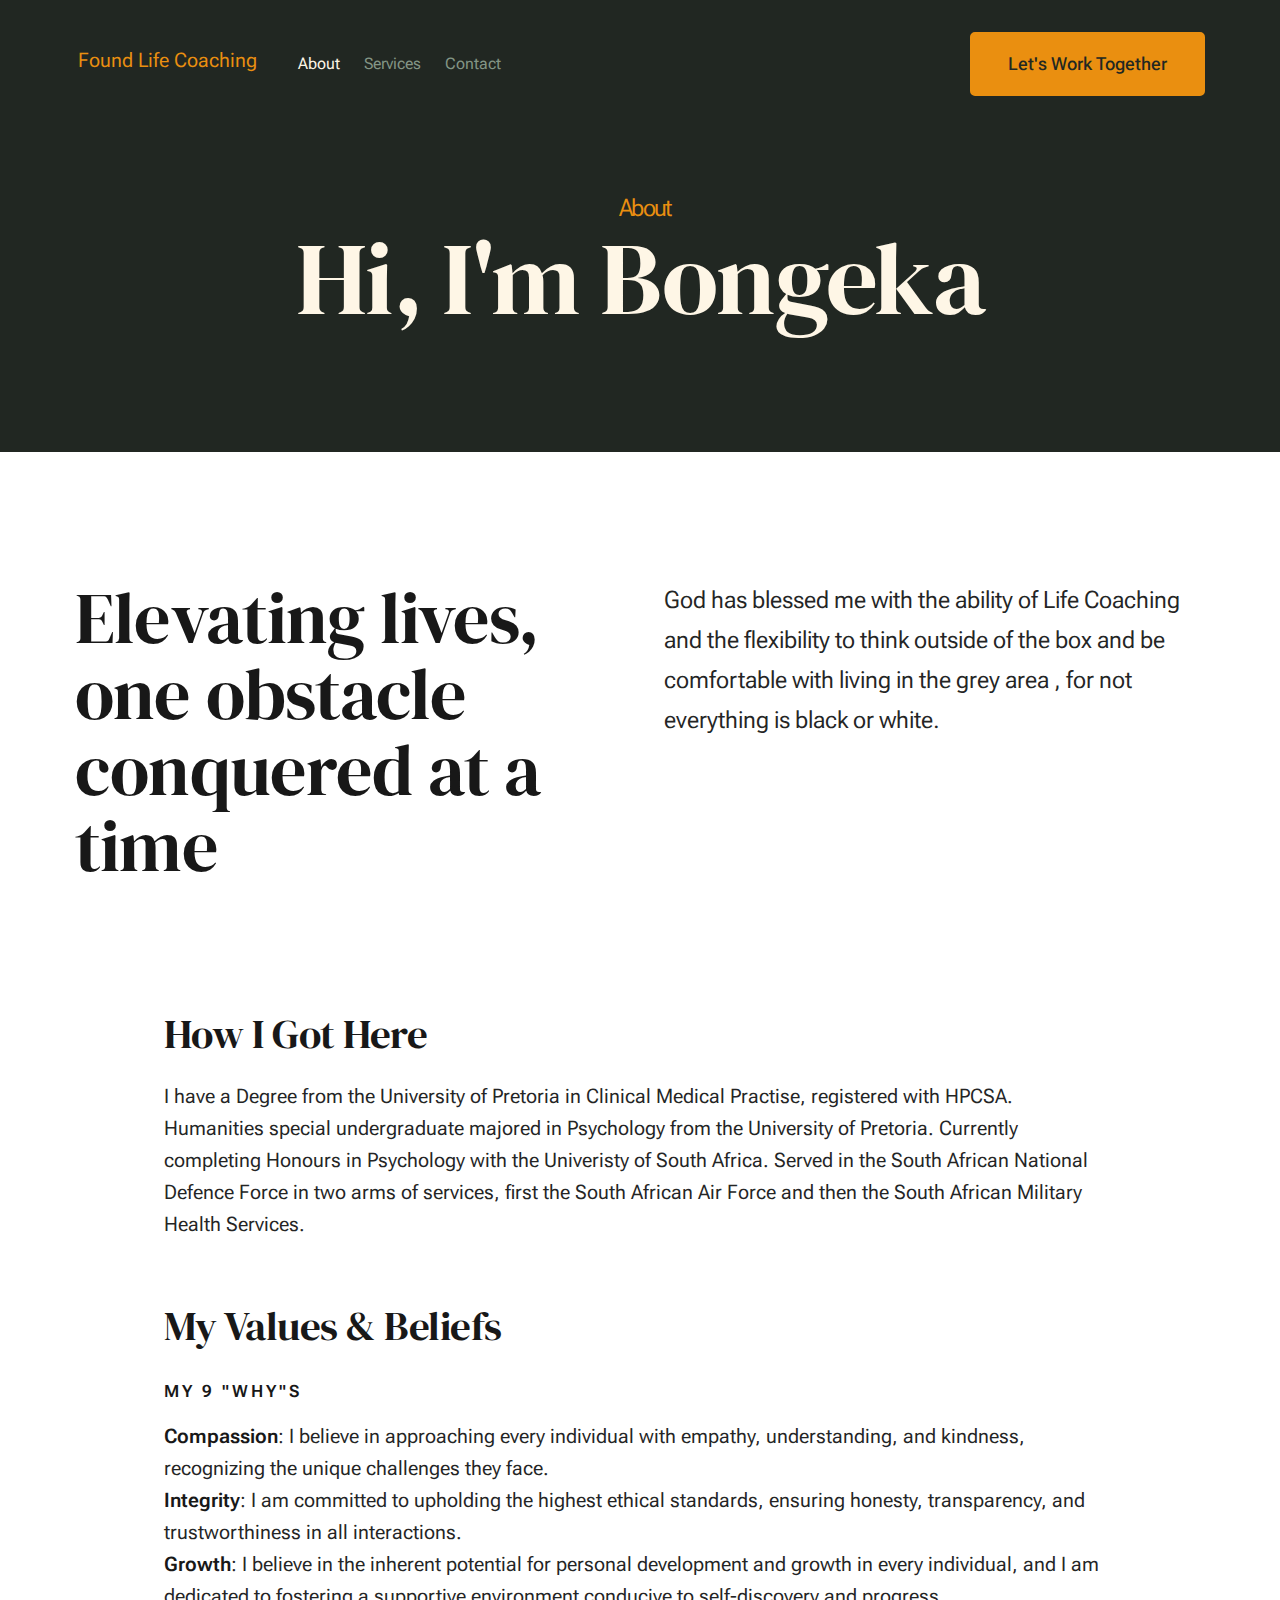
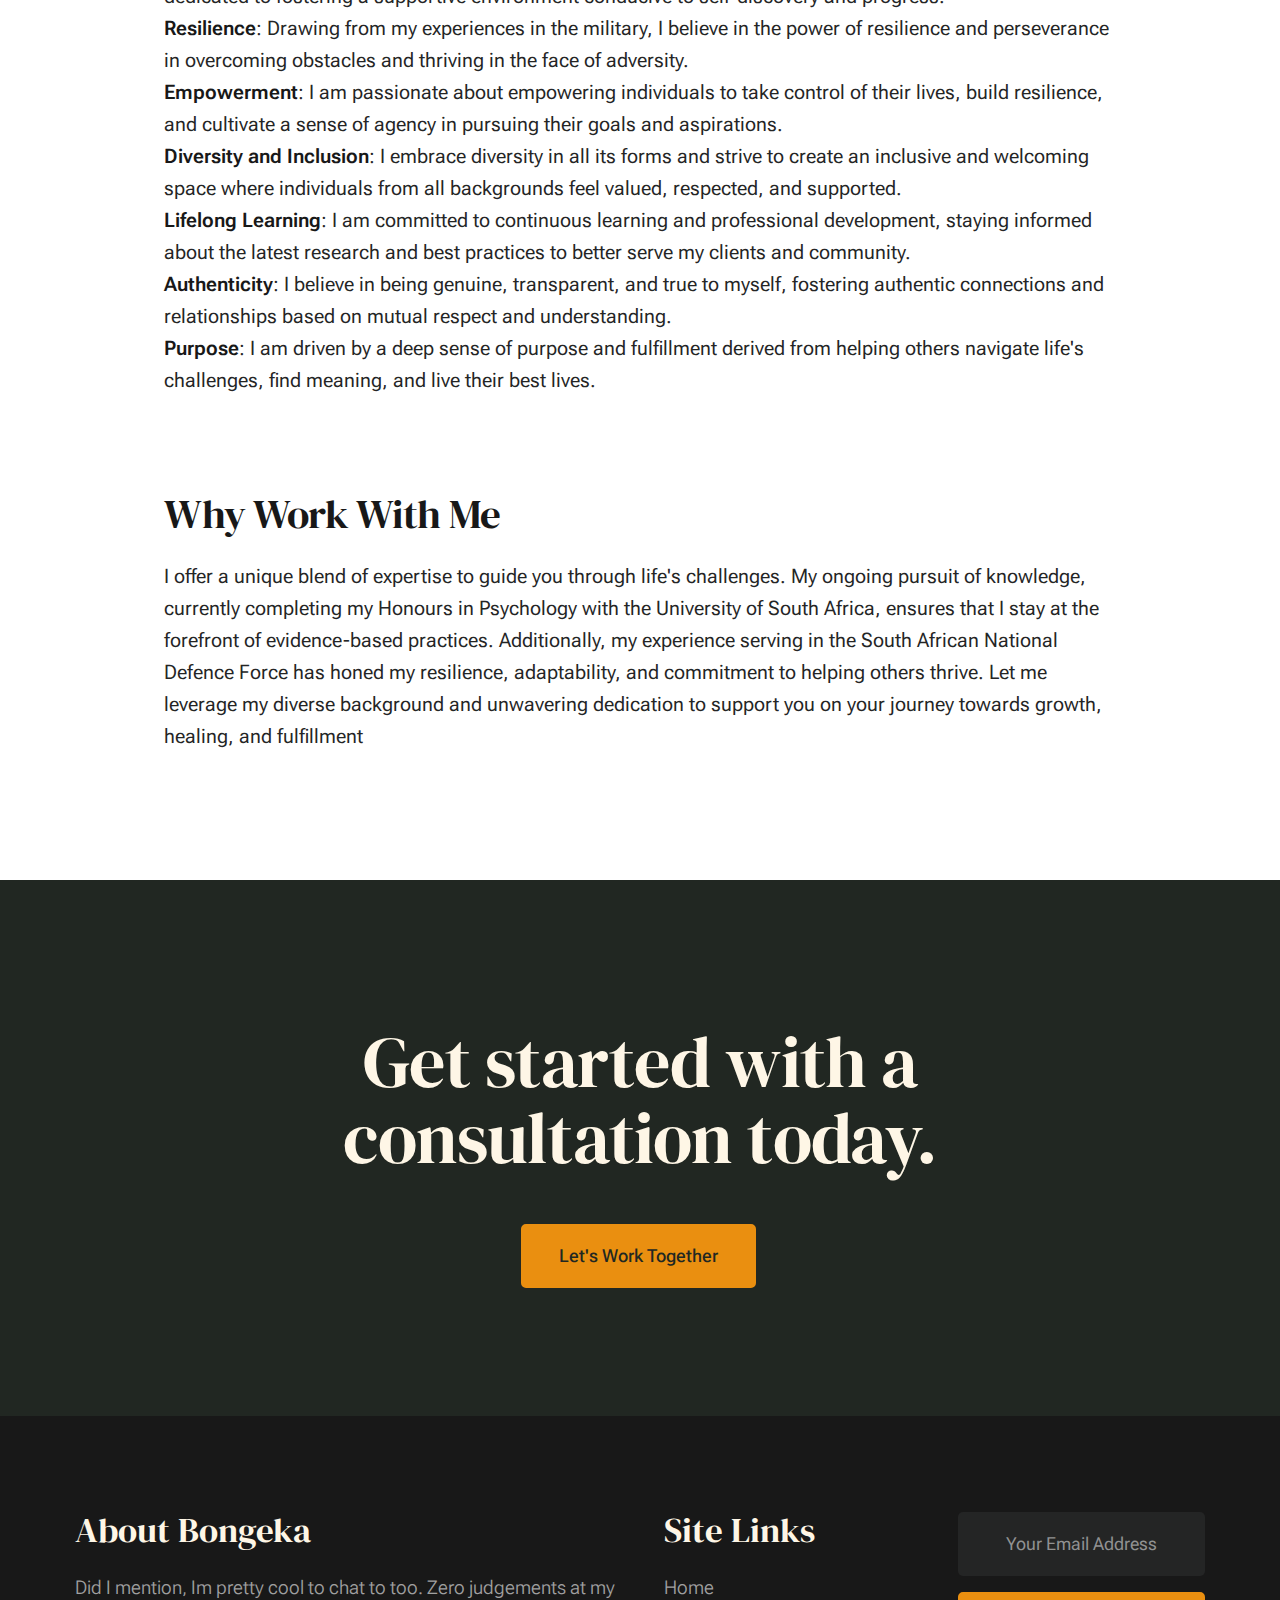
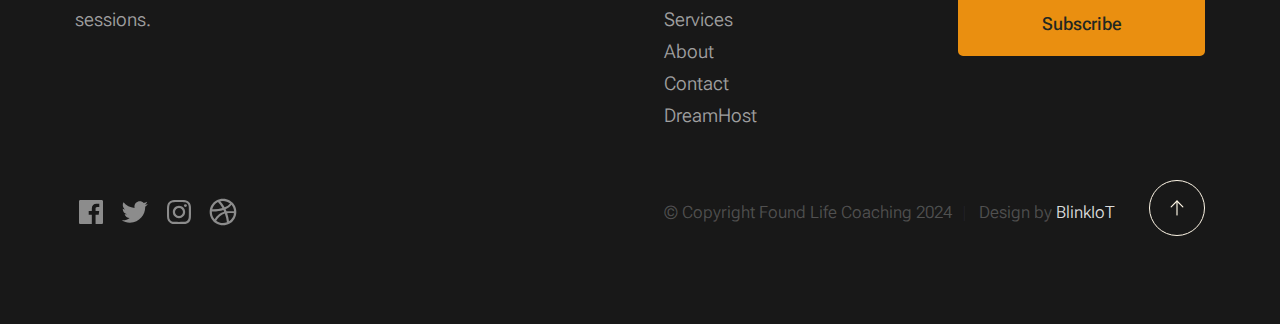
==== about.html @ c4e7d4be "init" ====
<!DOCTYPE html>
<html lang="en" class="no-js" >
<head>

    <!--- basic page needs
    ================================================== -->
    <meta charset="utf-8">
    <meta name="viewport" content="width=device-width, initial-scale=1">
    <title>About - Monica</title>

    <script>
        document.documentElement.classList.remove('no-js');
        document.documentElement.classList.add('js');
    </script>

    <!-- CSS
    ================================================== -->
    <link rel="stylesheet" href="css/vendor.css">
    <link rel="stylesheet" href="css/styles.css">

    <!-- favicons
    ================================================== -->
    <link rel="apple-touch-icon" sizes="180x180" href="apple-touch-icon.png">
    <link rel="icon" type="image/png" sizes="32x32" href="favicon-32x32.png">
    <link rel="icon" type="image/png" sizes="16x16" href="favicon-16x16.png">
    <link rel="manifest" href="site.webmanifest">

</head>


<body id="top">


    <!-- preloader
    ================================================== -->
    <div id="preloader">
        <div id="loader" class="dots-fade">
            <div></div>
            <div></div>
            <div></div>
        </div>
    </div>


    <!-- page wrap
    ================================================== -->
    <div id="page" class="s-pagewrap">


        <!-- # site header 
        ================================================== -->
        <header class="s-header">

            <div class="row s-header__inner width-sixteen-col">

                <div class="s-header__block">
                    <div class="s-header__logo">
                        <a class="logo" href="index.html">
                            Found Life Coaching
                        </a>
                    </div>

                    <a class="s-header__menu-toggle" href="#0"><span>Menu</span></a>
                </div> <!-- end s-header__block -->

                <nav class="s-header__nav">
    
                    <ul class="s-header__menu-links">
                        <li class="current"><a href="about.html">About</a></li>
                        <li><a href="services.html">Services</a></li>
                        <li><a href="contact.html">Contact</a></li>
                    </ul> <!-- s-header__menu-links -->

                    <div class="s-header__contact">
                        <a href="contact.html" class="btn btn--primary s-header__contact-btn">Let's Work Together</a>                        
                    </div> <!-- s-header__contact -->
    
                </nav> <!-- end s-header__nav -->

            </div> <!-- end s-header__inner -->

        </header> <!-- end s-header -->


        <!-- # site main content
        ================================================== -->
        <section id="content" class="s-content">

               <section class="s-pageheader pageheader">
                    <div class="row">
                        <div class="column xl-12">
                            <h1 class="page-title">
                                <span class="page-title__small-type text-pretitle">About</span>
                                Hi, I'm Bongeka
                            </h1>
                            
                        </div>
                    </div>
               </section> <!-- end pageheader --> 

               <section class="s-pagecontent pagecontent">

                    <div class="row pageintro">
                        <div class="column xl-6 lg-12">
                            <h2 class="text-display-title">Elevating lives, one obstacle conquered at a time</h2>
                        </div>
                        <div class="column xl-6 lg-12 u-flexitem-x-right">
                            <p class="lead">
                                God has blessed me with the ability of Life Coaching and the flexibility to think outside of the box and be comfortable with living in the grey area , for not everything is black or white.
                                
                            </p>
                        </div>                       
                    </div> <!-- end pageintro -->   


                    <div class="row width-narrower pagemain">
                        <div class="column xl-12"> 

                            <h2>How I Got Here</h2>
                            <p>
                                I have a Degree from the University of Pretoria in Clinical Medical Practise, registered with HPCSA. 
                                Humanities special undergraduate majored in Psychology from the University of Pretoria. 
                                Currently completing Honours in Psychology with the Univeristy of South Africa.
                                Served in the South African National Defence Force in two arms of services, first the South African Air Force and then the South African Military Health Services.
                                
                            </p>

                            <h2 class="u-add-bottom">My Values & Beliefs</h2>

                            <div class="grid-list-items list-items">
                                <div class="grid-list-items__item list-items__item u-remove-bottom">
                                    <div class="list-items__item-header">
                                        <h6 class="list-items__item-small-title">My 9 "Why"s</h6>
                                    </div>
                                    <p>
                                        <b>Compassion</b>: I believe in approaching every individual with empathy, understanding, and kindness, recognizing the unique challenges they face.</br>
                                        <b>Integrity</b>: I am committed to upholding the highest ethical standards, ensuring honesty, transparency, and trustworthiness in all interactions.</br>
                                        <b>Growth</b>: I believe in the inherent potential for personal development and growth in every individual, and I am dedicated to fostering a supportive environment conducive to self-discovery and progress.</br>
                                        <b>Resilience</b>: Drawing from my experiences in the military, I believe in the power of resilience and perseverance in overcoming obstacles and thriving in the face of adversity.</br>
                                        <b>Empowerment</b>: I am passionate about empowering individuals to take control of their lives, build resilience, and cultivate a sense of agency in pursuing their goals and aspirations.</br>
                                        <b>Diversity and Inclusion</b>: I embrace diversity in all its forms and strive to create an inclusive and welcoming space where individuals from all backgrounds feel valued, respected, and supported.</br>
                                        <b>Lifelong Learning</b>: I am committed to continuous learning and professional development, staying informed about the latest research and best practices to better serve my clients and community.</br>
                                        <b>Authenticity</b>: I believe in being genuine, transparent, and true to myself, fostering authentic connections and relationships based on mutual respect and understanding.</br>
                                        <b>Purpose</b>: I am driven by a deep sense of purpose and fulfillment derived from helping others navigate life's challenges, find meaning, and live their best lives.</br>
                                    </p>
                                </div>

                            </div> <!--grid-list-items -->

                            <h2>Why Work With Me</h2>
                            <p>
                                I offer a unique blend of expertise to guide you through life's challenges. My ongoing pursuit of knowledge, currently completing my Honours in Psychology with the University of South Africa, ensures that I stay at the forefront of evidence-based practices. Additionally, my experience serving in the South African National Defence Force has honed my resilience, adaptability, and commitment to helping others thrive. Let me leverage my diverse background and unwavering dedication to support you on your journey towards growth, healing, and fulfillment
                            </p>
                           

                        </div> <!-- end grid-block-->
                    </div> <!-- end pagemain -->

               </section> <!-- pagecontent -->



        </section> <!-- s-content-->

        <!-- # cta
        ================================================== -->
        <section id="cta" class="s-cta">

            <div class="row row-x-center text-center">
                <div class="column xl-8 lg-12">

                    <div class="s-cta__content">
                        <h2 class="text-display-title">
                        Get started with a consultation today.
                        </h2>
                        <a href="contact.html" class="btn btn--primary">Let's Work Together</a>
                    </div>

                </div>
            </div>

        </section> <!-- end s-cta -->


        <!-- # footer 
        ================================================== -->
        <footer class="s-footer">
            <div class="row s-footer__content">
                <div class="column xl-6 lg-6 md-12 s-footer__block s-footer__about">                    
                    <h3>About Bongeka</h3>
                    <p>
                    Did I mention, Im pretty cool to chat to too. Zero judgements at my sessions.
                    </p>               
                </div>                
                <div class="column xl-3 lg-6 md-12 s-footer__block s-footer__site-links">
                    <h3>Site Links</h3>
                    <ul class="link-list">
                        <li><a href="index.html">Home</a></li>
                        <li><a href="services.html">Services</a></li>
                        <li><a href="about.html">About</a></li>
                        <li><a href="contact.html">Contact</a></li>
                        <li><a href="https://www.dreamhost.com/r.cgi?287326">DreamHost</a></li>
                    </ul>
                </div>
                <div class="column xl-3 lg-6 md-12 tab-12 s-footer__block s-footer__newsletter">
                  
          

                    <div class="subscribe-form">
                        <form id="mc-form" class="mc-form">
                            <input type="email" name="EMAIL" id="mce-EMAIL" class="u-fullwidth text-center" placeholder="Your Email Address" title="The domain portion of the email address is invalid (the portion after the @)." pattern="^([^\x00-\x20\x22\x28\x29\x2c\x2e\x3a-\x3c\x3e\x40\x5b-\x5d\x7f-\xff]+|\x22([^\x0d\x22\x5c\x80-\xff]|\x5c[\x00-\x7f])*\x22)(\x2e([^\x00-\x20\x22\x28\x29\x2c\x2e\x3a-\x3c\x3e\x40\x5b-\x5d\x7f-\xff]+|\x22([^\x0d\x22\x5c\x80-\xff]|\x5c[\x00-\x7f])*\x22))*\x40([^\x00-\x20\x22\x28\x29\x2c\x2e\x3a-\x3c\x3e\x40\x5b-\x5d\x7f-\xff]+|\x5b([^\x0d\x5b-\x5d\x80-\xff]|\x5c[\x00-\x7f])*\x5d)(\x2e([^\x00-\x20\x22\x28\x29\x2c\x2e\x3a-\x3c\x3e\x40\x5b-\x5d\x7f-\xff]+|\x5b([^\x0d\x5b-\x5d\x80-\xff]|\x5c[\x00-\x7f])*\x5d))*(\.\w{2,})+$" required>
                            <input type="submit" name="subscribe" value="Subscribe" class="btn btn--primary btn--small u-fullwidth">
                            <!-- <div style="position: absolute; left: -5000px;" aria-hidden="true"><input type="text" name="b_cdb7b577e41181934ed6a6a44_9a91cfe7b3" tabindex="-1" value=""></div> -->
                            <div class="mc-status"></div>
                        </form>
                    </div>
                </div>
            </div>    
            
            <div class="row s-footer__bottom">
                <div class="column xl-6 lg-12">
                    <ul class="s-footer__social social-list">
                        <li>
                            <a href="#0">
                                <svg xmlns="http://www.w3.org/2000/svg" width="24" height="24" viewBox="0 0 24 24" style="fill:rgba(0, 0, 0, 1);transform:;-ms-filter:"><path d="M20,3H4C3.447,3,3,3.448,3,4v16c0,0.552,0.447,1,1,1h8.615v-6.96h-2.338v-2.725h2.338v-2c0-2.325,1.42-3.592,3.5-3.592 c0.699-0.002,1.399,0.034,2.095,0.107v2.42h-1.435c-1.128,0-1.348,0.538-1.348,1.325v1.735h2.697l-0.35,2.725h-2.348V21H20 c0.553,0,1-0.448,1-1V4C21,3.448,20.553,3,20,3z"></path></svg>
                                <span class="u-screen-reader-text">Facebook</span>
                            </a>
                        </li>
                        <li>
                            <a href="#0">
                                <svg xmlns="http://www.w3.org/2000/svg" width="24" height="24" viewBox="0 0 24 24" style="fill:rgba(0, 0, 0, 1);transform:;-ms-filter:"><path d="M19.633,7.997c0.013,0.175,0.013,0.349,0.013,0.523c0,5.325-4.053,11.461-11.46,11.461c-2.282,0-4.402-0.661-6.186-1.809 c0.324,0.037,0.636,0.05,0.973,0.05c1.883,0,3.616-0.636,5.001-1.721c-1.771-0.037-3.255-1.197-3.767-2.793 c0.249,0.037,0.499,0.062,0.761,0.062c0.361,0,0.724-0.05,1.061-0.137c-1.847-0.374-3.23-1.995-3.23-3.953v-0.05 c0.537,0.299,1.16,0.486,1.82,0.511C3.534,9.419,2.823,8.184,2.823,6.787c0-0.748,0.199-1.434,0.548-2.032 c1.983,2.443,4.964,4.04,8.306,4.215c-0.062-0.3-0.1-0.611-0.1-0.923c0-2.22,1.796-4.028,4.028-4.028 c1.16,0,2.207,0.486,2.943,1.272c0.91-0.175,1.782-0.512,2.556-0.973c-0.299,0.935-0.936,1.721-1.771,2.22 c0.811-0.088,1.597-0.312,2.319-0.624C21.104,6.712,20.419,7.423,19.633,7.997z"></path></svg>
                                <span class="u-screen-reader-text">Twitter</span>
                            </a>
                        </li>
                        <li>
                            <a href="#0">
                                <svg xmlns="http://www.w3.org/2000/svg" width="24" height="24" viewBox="0 0 24 24" style="fill:rgba(0, 0, 0, 1);transform:;-ms-filter:"><path d="M11.999,7.377c-2.554,0-4.623,2.07-4.623,4.623c0,2.554,2.069,4.624,4.623,4.624c2.552,0,4.623-2.07,4.623-4.624 C16.622,9.447,14.551,7.377,11.999,7.377L11.999,7.377z M11.999,15.004c-1.659,0-3.004-1.345-3.004-3.003 c0-1.659,1.345-3.003,3.004-3.003s3.002,1.344,3.002,3.003C15.001,13.659,13.658,15.004,11.999,15.004L11.999,15.004z"></path><circle cx="16.806" cy="7.207" r="1.078"></circle><path d="M20.533,6.111c-0.469-1.209-1.424-2.165-2.633-2.632c-0.699-0.263-1.438-0.404-2.186-0.42 c-0.963-0.042-1.268-0.054-3.71-0.054s-2.755,0-3.71,0.054C7.548,3.074,6.809,3.215,6.11,3.479C4.9,3.946,3.945,4.902,3.477,6.111 c-0.263,0.7-0.404,1.438-0.419,2.186c-0.043,0.962-0.056,1.267-0.056,3.71c0,2.442,0,2.753,0.056,3.71 c0.015,0.748,0.156,1.486,0.419,2.187c0.469,1.208,1.424,2.164,2.634,2.632c0.696,0.272,1.435,0.426,2.185,0.45 c0.963,0.042,1.268,0.055,3.71,0.055s2.755,0,3.71-0.055c0.747-0.015,1.486-0.157,2.186-0.419c1.209-0.469,2.164-1.424,2.633-2.633 c0.263-0.7,0.404-1.438,0.419-2.186c0.043-0.962,0.056-1.267,0.056-3.71s0-2.753-0.056-3.71C20.941,7.57,20.801,6.819,20.533,6.111z M19.315,15.643c-0.007,0.576-0.111,1.147-0.311,1.688c-0.305,0.787-0.926,1.409-1.712,1.711c-0.535,0.199-1.099,0.303-1.67,0.311 c-0.95,0.044-1.218,0.055-3.654,0.055c-2.438,0-2.687,0-3.655-0.055c-0.569-0.007-1.135-0.112-1.669-0.311 c-0.789-0.301-1.414-0.923-1.719-1.711c-0.196-0.534-0.302-1.099-0.311-1.669c-0.043-0.95-0.053-1.218-0.053-3.654 c0-2.437,0-2.686,0.053-3.655c0.007-0.576,0.111-1.146,0.311-1.687c0.305-0.789,0.93-1.41,1.719-1.712 c0.534-0.198,1.1-0.303,1.669-0.311c0.951-0.043,1.218-0.055,3.655-0.055c2.437,0,2.687,0,3.654,0.055 c0.571,0.007,1.135,0.112,1.67,0.311c0.786,0.303,1.407,0.925,1.712,1.712c0.196,0.534,0.302,1.099,0.311,1.669 c0.043,0.951,0.054,1.218,0.054,3.655c0,2.436,0,2.698-0.043,3.654H19.315z"></path></svg>
                                <span class="u-screen-reader-text">Instagram</span>
                            </a>
                        </li>
                        <li>
                            <a href="#0">
                                <svg xmlns="http://www.w3.org/2000/svg" width="24" height="24" viewBox="0 0 24 24" style="fill: rgba(0, 0, 0, 1);transform: ;msFilter:;"><path d="M20.66 6.98a9.932 9.932 0 0 0-3.641-3.64C15.486 2.447 13.813 2 12 2s-3.486.447-5.02 1.34c-1.533.893-2.747 2.107-3.64 3.64S2 10.187 2 12s.446 3.487 1.34 5.02a9.924 9.924 0 0 0 3.641 3.64C8.514 21.553 10.187 22 12 22s3.486-.447 5.02-1.34a9.932 9.932 0 0 0 3.641-3.64C21.554 15.487 22 13.813 22 12s-.446-3.487-1.34-5.02zM12 3.66c2 0 3.772.64 5.32 1.919-.92 1.174-2.286 2.14-4.1 2.9-1.002-1.813-2.088-3.327-3.261-4.54A7.715 7.715 0 0 1 12 3.66zM5.51 6.8a8.116 8.116 0 0 1 2.711-2.22c1.212 1.201 2.325 2.7 3.34 4.5-2 .6-4.114.9-6.341.9-.573 0-1.006-.013-1.3-.04A8.549 8.549 0 0 1 5.51 6.8zM3.66 12c0-.054.003-.12.01-.2.007-.08.01-.146.01-.2.254.014.641.02 1.161.02 2.666 0 5.146-.367 7.439-1.1.187.373.381.793.58 1.26-1.32.293-2.674 1.006-4.061 2.14S6.4 16.247 5.76 17.5c-1.4-1.587-2.1-3.42-2.1-5.5zM12 20.34c-1.894 0-3.594-.587-5.101-1.759.601-1.187 1.524-2.322 2.771-3.401 1.246-1.08 2.483-1.753 3.71-2.02a29.441 29.441 0 0 1 1.56 6.62 8.166 8.166 0 0 1-2.94.56zm7.08-3.96a8.351 8.351 0 0 1-2.58 2.621c-.24-2.08-.7-4.107-1.379-6.081.932-.066 1.765-.1 2.5-.1.799 0 1.686.034 2.659.1a8.098 8.098 0 0 1-1.2 3.46zm-1.24-5c-1.16 0-2.233.047-3.22.14a27.053 27.053 0 0 0-.68-1.62c2.066-.906 3.532-2.006 4.399-3.3 1.2 1.414 1.854 3.027 1.96 4.84-.812-.04-1.632-.06-2.459-.06z"></path></svg>
                                <span class="u-screen-reader-text">Dribbble</span>
                            </a>
                        </li>
                    </ul> <!-- end s-footer__social -->
                </div>
                <div class="column xl-6 lg-12">
                    <p class="ss-copyright">
                        <span>© Copyright Found Life Coaching 2024</span> 
                        <span>Design by <a href="https://blinkiot.tech/">BlinkIoT</a></span>
                    </p>
                </div>

                <div class="ss-go-top">
                    <a class="smoothscroll" title="Back to Top" href="#top">
                        <svg xmlns="http://www.w3.org/2000/svg" viewBox="0 0 24 24" width="36" height="36" fill="none" stroke="#ffffff" stroke-width="1" stroke-linecap="round" stroke-linejoin="round">&lt;!--!  Atomicons Free 1.00 by @atisalab License - https://atomicons.com/license/ (Icons: CC BY 4.0) Copyright 2021 Atomicons --&gt;<polyline points="17 11 12 6 7 11"></polyline><line x1="12" y1="18" x2="12" y2="6"></line></svg>
                    </a>
                </div> <!-- end ss-go-top -->
            </div>
            
        </footer> <!-- end s-footer -->

    </div> <!-- end page-wrap -->

    <!-- Java Script
    ================================================== -->
    <script src="js/plugins.js"></script>
    <script src="js/main.js"></script>

</body>
</html>
---- css/vendor.css ----
/* ===================================================================
 * Monica Third-party Stylesheets
 * Template Ver. 1.0.0
 * 12-13-2022
 * -------------------------------------------------------------------
 *
 * TOC:
 * # PrismJS
 * # Swiper
 *
 * ------------------------------------------------------------------- */


/* ===================================================================
 * # PrismJS 1.20.0
 *   https://prismjs.com/download.html#themes=prism-okaidia&languages=markup+css+clike+javascript+markup-templating+php 
 *   
 *   okaidia theme for JavaScript, CSS and HTML
 *   Loosely based on Monokai textmate theme by http://www.monokai.nl/
 *   @author ocodia
 * ------------------------------------------------------------------- */
code[class*=language-],
pre[class*=language-] {
  color          : #f8f8f2;
  background     : none;
  text-shadow    : 0 1px rgba(0, 0, 0, 0.3);
  font-family    : var(--font-mono);
  font-size      : calc(var(--text-size) * 0.9444);
  text-align     : left;
  white-space    : pre;
  word-spacing   : normal;
  word-break     : normal;
  word-wrap      : normal;
  line-height    : var(--vspace-1);
  -moz-tab-size  : 4;
  -o-tab-size    : 4;
  tab-size       : 4;
  -webkit-hyphens: none;
  -ms-hyphens    : none;
  hyphens        : none;
}

/* Code blocks */
pre[class*=language-] {
  padding : var(--vspace-0_5) 0 var(--vspace-1);
  margin  : var(--vspace-1) 0;
  overflow: auto;
}

:not(pre)>code[class*=language-],
pre[class*=language-] {
  background: #272822;
}

/* Inline code */
:not(pre)>code[class*=language-] {
  padding    : 0.1em;
  white-space: normal;
}

.token.comment,
.token.prolog,
.token.doctype,
.token.cdata {
  color: slategray;
}

.token.punctuation {
  color: #f8f8f2;
}

.token.namespace {
  opacity: 0.7;
}

.token.property,
.token.tag,
.token.constant,
.token.symbol,
.token.deleted {
  color: #f92672;
}

.token.boolean,
.token.number {
  color: #ae81ff;
}

.token.selector,
.token.attr-name,
.token.string,
.token.char,
.token.builtin,
.token.inserted {
  color: #a6e22e;
}

.token.operator,
.token.entity,
.token.url,
.language-css .token.string,
.style .token.string,
.token.variable {
  color: #f8f8f2;
}

.token.atrule,
.token.attr-value,
.token.function,
.token.class-name {
  color: #e6db74;
}

.token.keyword {
  color: #66d9ef;
}

.token.regex,
.token.important {
  color: #fd971f;
}

.token.important,
.token.bold {
  font-weight: bold;
}

.token.italic {
  font-style: italic;
}

.token.entity {
  cursor: help;
}



/* ===================================================================
 * # Swiper 6.4.5
 *   Most modern mobile touch slider and framework with hardware accelerated transitions
 *   https://swiperjs.com
 *
 *   Copyright 2014-2020 Vladimir Kharlampidi
 *
 *   Released under the MIT License
 *
 *   Released on: December 18, 2020
 * ------------------------------------------------------------------- */
@font-face {
  font-family: "swiper-icons";
  src        : url("data:application/font-woff;charset=utf-8;base64, [base64]//wADZ2x5ZgAAAywAAADMAAAD2MHtryVoZWFkAAABbAAAADAAAAA2E2+eoWhoZWEAAAGcAAAAHwAAACQC9gDzaG10eAAAAigAAAAZAAAArgJkABFsb2NhAAAC0AAAAFoAAABaFQAUGG1heHAAAAG8AAAAHwAAACAAcABAbmFtZQAAA/gAAAE5AAACXvFdBwlwb3N0AAAFNAAAAGIAAACE5s74hXjaY2BkYGAAYpf5Hu/j+W2+MnAzMYDAzaX6QjD6/4//Bxj5GA8AuRwMYGkAPywL13jaY2BkYGA88P8Agx4j+/8fQDYfA1AEBWgDAIB2BOoAeNpjYGRgYNBh4GdgYgABEMnIABJzYNADCQAACWgAsQB42mNgYfzCOIGBlYGB0YcxjYGBwR1Kf2WQZGhhYGBiYGVmgAFGBiQQkOaawtDAoMBQxXjg/wEGPcYDDA4wNUA2CCgwsAAAO4EL6gAAeNpj2M0gyAACqxgGNWBkZ2D4/wMA+xkDdgAAAHjaY2BgYGaAYBkGRgYQiAHyGMF8FgYHIM3DwMHABGQrMOgyWDLEM1T9/w8UBfEMgLzE////P/5//f/V/xv+r4eaAAeMbAxwIUYmIMHEgKYAYjUcsDAwsLKxc3BycfPw8jEQA/[base64]/uznmfPFBNODM2K7MTQ45YEAZqGP81AmGGcF3iPqOop0r1SPTaTbVkfUe4HXj97wYE+yNwWYxwWu4v1ugWHgo3S1XdZEVqWM7ET0cfnLGxWfkgR42o2PvWrDMBSFj/IHLaF0zKjRgdiVMwScNRAoWUoH78Y2icB/yIY09An6AH2Bdu/UB+yxopYshQiEvnvu0dURgDt8QeC8PDw7Fpji3fEA4z/PEJ6YOB5hKh4dj3EvXhxPqH/SKUY3rJ7srZ4FZnh1PMAtPhwP6fl2PMJMPDgeQ4rY8YT6Gzao0eAEA409DuggmTnFnOcSCiEiLMgxCiTI6Cq5DZUd3Qmp10vO0LaLTd2cjN4fOumlc7lUYbSQcZFkutRG7g6JKZKy0RmdLY680CDnEJ+UMkpFFe1RN7nxdVpXrC4aTtnaurOnYercZg2YVmLN/d/gczfEimrE/fs/bOuq29Zmn8tloORaXgZgGa78yO9/cnXm2BpaGvq25Dv9S4E9+5SIc9PqupJKhYFSSl47+Qcr1mYNAAAAeNptw0cKwkAAAMDZJA8Q7OUJvkLsPfZ6zFVERPy8qHh2YER+3i/BP83vIBLLySsoKimrqKqpa2hp6+jq6RsYGhmbmJqZSy0sraxtbO3sHRydnEMU4uR6yx7JJXveP7WrDycAAAAAAAH//wACeNpjYGRgYOABYhkgZgJCZgZNBkYGLQZtIJsFLMYAAAw3ALgAeNolizEKgDAQBCchRbC2sFER0YD6qVQiBCv/H9ezGI6Z5XBAw8CBK/m5iQQVauVbXLnOrMZv2oLdKFa8Pjuru2hJzGabmOSLzNMzvutpB3N42mNgZGBg4GKQYzBhYMxJLMlj4GBgAYow/P/PAJJhLM6sSoWKfWCAAwDAjgbRAAB42mNgYGBkAIIbCZo5IPrmUn0hGA0AO8EFTQAA") format("woff");
  font-weight: 400;
  font-style : normal;
}

:root {
  --swiper-theme-color: #007aff;
}

.swiper-container {
  margin-left : auto;
  margin-right: auto;
  position    : relative;
  overflow    : hidden;
  list-style  : none;
  padding     : 0;
  /* Fix of Webkit flickering */
  z-index     : 1;
}

.swiper-container-vertical>.swiper-wrapper {
  flex-direction: column;
}

.swiper-wrapper {
  position           : relative;
  width              : 100%;
  height             : 100%;
  z-index            : 1;
  display            : flex;
  transition-property: transform;
  box-sizing         : content-box;
}

.swiper-container-android .swiper-slide,
.swiper-wrapper {
  transform: translate3d(0px, 0, 0);
}

.swiper-container-multirow>.swiper-wrapper {
  flex-wrap: wrap;
}

.swiper-container-multirow-column>.swiper-wrapper {
  flex-wrap     : wrap;
  flex-direction: column;
}

.swiper-container-free-mode>.swiper-wrapper {
  transition-timing-function: ease-out;
  margin                    : 0 auto;
}

.swiper-slide {
  flex-shrink        : 0;
  width              : 100%;
  height             : 100%;
  position           : relative;
  transition-property: transform;
}

.swiper-slide-invisible-blank {
  visibility: hidden;
}

/* Auto Height */
.swiper-container-autoheight,
.swiper-container-autoheight .swiper-slide {
  height: auto;
}

.swiper-container-autoheight .swiper-wrapper {
  align-items        : flex-start;
  transition-property: transform, height;
}

/* 3D Effects */
.swiper-container-3d {
  perspective: 1200px;
}

.swiper-container-3d .swiper-wrapper,
.swiper-container-3d .swiper-slide,
.swiper-container-3d .swiper-slide-shadow-left,
.swiper-container-3d .swiper-slide-shadow-right,
.swiper-container-3d .swiper-slide-shadow-top,
.swiper-container-3d .swiper-slide-shadow-bottom,
.swiper-container-3d .swiper-cube-shadow {
  transform-style: preserve-3d;
}

.swiper-container-3d .swiper-slide-shadow-left,
.swiper-container-3d .swiper-slide-shadow-right,
.swiper-container-3d .swiper-slide-shadow-top,
.swiper-container-3d .swiper-slide-shadow-bottom {
  position      : absolute;
  left          : 0;
  top           : 0;
  width         : 100%;
  height        : 100%;
  pointer-events: none;
  z-index       : 10;
}

.swiper-container-3d .swiper-slide-shadow-left {
  background-image: linear-gradient(to left, rgba(0, 0, 0, 0.5), rgba(0, 0, 0, 0));
}

.swiper-container-3d .swiper-slide-shadow-right {
  background-image: linear-gradient(to right, rgba(0, 0, 0, 0.5), rgba(0, 0, 0, 0));
}

.swiper-container-3d .swiper-slide-shadow-top {
  background-image: linear-gradient(to top, rgba(0, 0, 0, 0.5), rgba(0, 0, 0, 0));
}

.swiper-container-3d .swiper-slide-shadow-bottom {
  background-image: linear-gradient(to bottom, rgba(0, 0, 0, 0.5), rgba(0, 0, 0, 0));
}

/* CSS Mode */
.swiper-container-css-mode>.swiper-wrapper {
  overflow          : auto;
  scrollbar-width   : none;
  /* For Firefox */
  -ms-overflow-style: none;
  /* For Internet Explorer and Edge */
}

.swiper-container-css-mode>.swiper-wrapper::-webkit-scrollbar {
  display: none;
}

.swiper-container-css-mode>.swiper-wrapper>.swiper-slide {
  scroll-snap-align: start start;
}

.swiper-container-horizontal.swiper-container-css-mode>.swiper-wrapper {
  -ms-scroll-snap-type: x mandatory;
  scroll-snap-type    : x mandatory;
}

.swiper-container-vertical.swiper-container-css-mode>.swiper-wrapper {
  -ms-scroll-snap-type: y mandatory;
  scroll-snap-type    : y mandatory;
}

:root {
  --swiper-navigation-size   : 44px;
  /*
    --swiper-navigation-color: var(--swiper-theme-color);
    */
}

.swiper-button-prev,
.swiper-button-next {
  position       : absolute;
  top            : 50%;
  width          : calc(var(--swiper-navigation-size) / 44 * 27);
  height         : var(--swiper-navigation-size);
  margin-top     : calc(-1 * var(--swiper-navigation-size) / 2);
  z-index        : 10;
  cursor         : pointer;
  display        : flex;
  align-items    : center;
  justify-content: center;
  color          : var(--swiper-navigation-color, var(--swiper-theme-color));
}

.swiper-button-prev.swiper-button-disabled,
.swiper-button-next.swiper-button-disabled {
  opacity       : 0.35;
  cursor        : auto;
  pointer-events: none;
}

.swiper-button-prev:after,
.swiper-button-next:after {
  font-family   : swiper-icons;
  font-size     : var(--swiper-navigation-size);
  text-transform: none !important;
  letter-spacing: 0;
  text-transform: none;
  font-variant  : initial;
  line-height   : 1;
}

.swiper-button-prev,
.swiper-container-rtl .swiper-button-next {
  left : 10px;
  right: auto;
}

.swiper-button-prev:after,
.swiper-container-rtl .swiper-button-next:after {
  content: "prev";
}

.swiper-button-next,
.swiper-container-rtl .swiper-button-prev {
  right: 10px;
  left : auto;
}

.swiper-button-next:after,
.swiper-container-rtl .swiper-button-prev:after {
  content: "next";
}

.swiper-button-prev.swiper-button-white,
.swiper-button-next.swiper-button-white {
  --swiper-navigation-color: #ffffff;
}

.swiper-button-prev.swiper-button-black,
.swiper-button-next.swiper-button-black {
  --swiper-navigation-color: #000000;
}

.swiper-button-lock {
  display: none;
}

:root {
  /*
    --swiper-pagination-color: var(--swiper-theme-color);
    */
}

.swiper-pagination {
  position  : absolute;
  text-align: center;
  transition: 300ms opacity;
  transform : translate3d(0, 0, 0);
  z-index   : 10;
}

.swiper-pagination.swiper-pagination-hidden {
  opacity: 0;
}

/* Common Styles */
.swiper-pagination-fraction,
.swiper-pagination-custom,
.swiper-container-horizontal>.swiper-pagination-bullets {
  bottom: 10px;
  left  : 0;
  width : 100%;
}

/* Bullets */
.swiper-pagination-bullets-dynamic {
  overflow : hidden;
  font-size: 0;
}

.swiper-pagination-bullets-dynamic .swiper-pagination-bullet {
  transform: scale(0.33);
  position : relative;
}

.swiper-pagination-bullets-dynamic .swiper-pagination-bullet-active {
  transform: scale(1);
}

.swiper-pagination-bullets-dynamic .swiper-pagination-bullet-active-main {
  transform: scale(1);
}

.swiper-pagination-bullets-dynamic .swiper-pagination-bullet-active-prev {
  transform: scale(0.66);
}

.swiper-pagination-bullets-dynamic .swiper-pagination-bullet-active-prev-prev {
  transform: scale(0.33);
}

.swiper-pagination-bullets-dynamic .swiper-pagination-bullet-active-next {
  transform: scale(0.66);
}

.swiper-pagination-bullets-dynamic .swiper-pagination-bullet-active-next-next {
  transform: scale(0.33);
}

.swiper-pagination-bullet {
  width        : 8px;
  height       : 8px;
  display      : inline-block;
  border-radius: 100%;
  background   : #000;
  opacity      : 0.2;
}

button.swiper-pagination-bullet {
  border            : none;
  margin            : 0;
  padding           : 0;
  box-shadow        : none;
  -webkit-appearance: none;
  -moz-appearance   : none;
  appearance        : none;
}

.swiper-pagination-clickable .swiper-pagination-bullet {
  cursor: pointer;
}

.swiper-pagination-bullet-active {
  opacity   : 1;
  background: var(--swiper-pagination-color, var(--swiper-theme-color));
}

.swiper-container-vertical>.swiper-pagination-bullets {
  right    : 10px;
  top      : 50%;
  transform: translate3d(0px, -50%, 0);
}

.swiper-container-vertical>.swiper-pagination-bullets .swiper-pagination-bullet {
  margin : 6px 0;
  display: block;
}

.swiper-container-vertical>.swiper-pagination-bullets.swiper-pagination-bullets-dynamic {
  top      : 50%;
  transform: translateY(-50%);
  width    : 8px;
}

.swiper-container-vertical>.swiper-pagination-bullets.swiper-pagination-bullets-dynamic .swiper-pagination-bullet {
  display   : inline-block;
  transition: 200ms transform, 200ms top;
}

.swiper-container-horizontal>.swiper-pagination-bullets .swiper-pagination-bullet {
  margin: 0 4px;
}

.swiper-container-horizontal>.swiper-pagination-bullets.swiper-pagination-bullets-dynamic {
  left       : 50%;
  transform  : translateX(-50%);
  white-space: nowrap;
}

.swiper-container-horizontal>.swiper-pagination-bullets.swiper-pagination-bullets-dynamic .swiper-pagination-bullet {
  transition: 200ms transform, 200ms left;
}

.swiper-container-horizontal.swiper-container-rtl>.swiper-pagination-bullets-dynamic .swiper-pagination-bullet {
  transition: 200ms transform, 200ms right;
}

/* Progress */
.swiper-pagination-progressbar {
  background: rgba(0, 0, 0, 0.25);
  position  : absolute;
}

.swiper-pagination-progressbar .swiper-pagination-progressbar-fill {
  background      : var(--swiper-pagination-color, var(--swiper-theme-color));
  position        : absolute;
  left            : 0;
  top             : 0;
  width           : 100%;
  height          : 100%;
  transform       : scale(0);
  transform-origin: left top;
}

.swiper-container-rtl .swiper-pagination-progressbar .swiper-pagination-progressbar-fill {
  transform-origin: right top;
}

.swiper-container-horizontal>.swiper-pagination-progressbar,
.swiper-container-vertical>.swiper-pagination-progressbar.swiper-pagination-progressbar-opposite {
  width : 100%;
  height: 4px;
  left  : 0;
  top   : 0;
}

.swiper-container-vertical>.swiper-pagination-progressbar,
.swiper-container-horizontal>.swiper-pagination-progressbar.swiper-pagination-progressbar-opposite {
  width : 4px;
  height: 100%;
  left  : 0;
  top   : 0;
}

.swiper-pagination-white {
  --swiper-pagination-color: #ffffff;
}

.swiper-pagination-black {
  --swiper-pagination-color: #000000;
}

.swiper-pagination-lock {
  display: none;
}

/* Scrollbar */
.swiper-scrollbar {
  border-radius   : 10px;
  position        : relative;
  -ms-touch-action: none;
  background      : rgba(0, 0, 0, 0.1);
}

.swiper-container-horizontal>.swiper-scrollbar {
  position: absolute;
  left    : 1%;
  bottom  : 3px;
  z-index : 50;
  height  : 5px;
  width   : 98%;
}

.swiper-container-vertical>.swiper-scrollbar {
  position: absolute;
  right   : 3px;
  top     : 1%;
  z-index : 50;
  width   : 5px;
  height  : 98%;
}

.swiper-scrollbar-drag {
  height       : 100%;
  width        : 100%;
  position     : relative;
  background   : rgba(0, 0, 0, 0.5);
  border-radius: 10px;
  left         : 0;
  top          : 0;
}

.swiper-scrollbar-cursor-drag {
  cursor: move;
}

.swiper-scrollbar-lock {
  display: none;
}

.swiper-zoom-container {
  width          : 100%;
  height         : 100%;
  display        : flex;
  justify-content: center;
  align-items    : center;
  text-align     : center;
}

.swiper-zoom-container>img,
.swiper-zoom-container>svg,
.swiper-zoom-container>canvas {
  max-width    : 100%;
  max-height   : 100%;
  -o-object-fit: contain;
  object-fit   : contain;
}

.swiper-slide-zoomed {
  cursor: move;
}

/* Preloader */
:root {
  /*
    --swiper-preloader-color: var(--swiper-theme-color);
    */
}

.swiper-lazy-preloader {
  width            : 42px;
  height           : 42px;
  position         : absolute;
  left             : 50%;
  top              : 50%;
  margin-left      : -21px;
  margin-top       : -21px;
  z-index          : 10;
  transform-origin : 50%;
  -webkit-animation: swiper-preloader-spin 1s infinite linear;
  animation        : swiper-preloader-spin 1s infinite linear;
  box-sizing       : border-box;
  border           : 4px solid var(--swiper-preloader-color, var(--swiper-theme-color));
  border-radius    : 50%;
  border-top-color : transparent;
}

.swiper-lazy-preloader-white {
  --swiper-preloader-color: #fff;
}

.swiper-lazy-preloader-black {
  --swiper-preloader-color: #000;
}

@-webkit-keyframes swiper-preloader-spin {
  100% {
    transform: rotate(360deg);
  }
}

@keyframes swiper-preloader-spin {
  100% {
    transform: rotate(360deg);
  }
}

/* a11y */
.swiper-container .swiper-notification {
  position      : absolute;
  left          : 0;
  top           : 0;
  pointer-events: none;
  opacity       : 0;
  z-index       : -1000;
}

.swiper-container-fade.swiper-container-free-mode .swiper-slide {
  transition-timing-function: ease-out;
}

.swiper-container-fade .swiper-slide {
  pointer-events     : none;
  transition-property: opacity;
}

.swiper-container-fade .swiper-slide .swiper-slide {
  pointer-events: none;
}

.swiper-container-fade .swiper-slide-active,
.swiper-container-fade .swiper-slide-active .swiper-slide-active {
  pointer-events: auto;
}

.swiper-container-cube {
  overflow: visible;
}

.swiper-container-cube .swiper-slide {
  pointer-events             : none;
  -webkit-backface-visibility: hidden;
  backface-visibility        : hidden;
  z-index                    : 1;
  visibility                 : hidden;
  transform-origin           : 0 0;
  width                      : 100%;
  height                     : 100%;
}

.swiper-container-cube .swiper-slide .swiper-slide {
  pointer-events: none;
}

.swiper-container-cube.swiper-container-rtl .swiper-slide {
  transform-origin: 100% 0;
}

.swiper-container-cube .swiper-slide-active,
.swiper-container-cube .swiper-slide-active .swiper-slide-active {
  pointer-events: auto;
}

.swiper-container-cube .swiper-slide-active,
.swiper-container-cube .swiper-slide-next,
.swiper-container-cube .swiper-slide-prev,
.swiper-container-cube .swiper-slide-next+.swiper-slide {
  pointer-events: auto;
  visibility    : visible;
}

.swiper-container-cube .swiper-slide-shadow-top,
.swiper-container-cube .swiper-slide-shadow-bottom,
.swiper-container-cube .swiper-slide-shadow-left,
.swiper-container-cube .swiper-slide-shadow-right {
  z-index                    : 0;
  -webkit-backface-visibility: hidden;
  backface-visibility        : hidden;
}

.swiper-container-cube .swiper-cube-shadow {
  position  : absolute;
  left      : 0;
  bottom    : 0px;
  width     : 100%;
  height    : 100%;
  background: #000;
  opacity   : 0.6;
  filter    : blur(50px);
  z-index   : 0;
}

.swiper-container-flip {
  overflow: visible;
}

.swiper-container-flip .swiper-slide {
  pointer-events             : none;
  -webkit-backface-visibility: hidden;
  backface-visibility        : hidden;
  z-index                    : 1;
}

.swiper-container-flip .swiper-slide .swiper-slide {
  pointer-events: none;
}

.swiper-container-flip .swiper-slide-active,
.swiper-container-flip .swiper-slide-active .swiper-slide-active {
  pointer-events: auto;
}

.swiper-container-flip .swiper-slide-shadow-top,
.swiper-container-flip .swiper-slide-shadow-bottom,
.swiper-container-flip .swiper-slide-shadow-left,
.swiper-container-flip .swiper-slide-shadow-right {
  z-index                    : 0;
  -webkit-backface-visibility: hidden;
  backface-visibility        : hidden;
}
---- css/styles.css ----
@charset "UTF-8";
/* =================================================================== 
 * Monica Main Stylesheet
 * Template Ver. 1.0.0
 * 12-13-2022
 * ------------------------------------------------------------------
 *
 * TOC:
 * # SETTINGS
 *		## fonts
 *    	## colors
 *	  	## spacing and typescale
 *		## grid variables
 * # CSS RESET
 * # GRID
 *		## extra large devices
 *		## large devices
 *		## medium devices 
 *		## tablet devices
 *		## mobile devices
 *		## small mobile devices
 *		## additional column stackpoints 
 * # BASE SETUP
 * # UTILITY CLASSES
 * # TYPOGRAPHY 
 *		## additional typography & helper classes
 *		## lists
 *		## media 
 *		## spacing
 * # PRELOADER
 *		## page loaded
 * # FORM 
 *		## style placeholder text
 *		## change autocomplete styles in Chrome
 * # BUTTONS
 * # TABLE
 * # COMPONENTS
 *		## pagination 
 *		## alert box 
 *		## skillbars
 *		## stats tabs
 * # PROJECT-WIDE SHARED STYLES
 *		## list items
 *		## social list
 *		## blog card
 *		## testimonials
 *		## swiper overrides
 * # GRID-BASED LAYOUTS
 *		## grid block
 *		## list grid
 * # PAGE WRAP
 * # SITE HEADER
 *		## logo
 *		## main navigation
 *		## mobile menu toggle
 * # PAGEHEADER & PAGECONTENT
 * # INTRO
 *		## intro content
 *		## intro scroll down
 *		## intro transitions
 * # ABOUT
 * # EXPERTISE
 * # CLIENTS
 *		## clients list
 * # CTA
 * # JOURNAL
 * # FOOTER
 *		## newsletter
 *		## copyright
 *		## go top
 * # BLOG STYLES 
 * # PAGE STYLES 
 *		## services page
 *		## contact page
 *
 * ------------------------------------------------------------------ */


/* ===================================================================
 * # SETTINGS
 *
 *
 * ------------------------------------------------------------------- */

/* ------------------------------------------------------------------- 
 * ## fonts 
 * ------------------------------------------------------------------- */
@import url("https://fonts.googleapis.com/css2?family=DM+Serif+Display&family=Roboto+Flex:opsz,wght@8..144,300;8..144,400;8..144,500;8..144,600&display=swap");

:root {
	--font-1: "Roboto Flex", sans-serif;
	--font-2: "DM Serif Display", Serif;

  /* monospace
   */
	--font-mono: Consolas, "Andale Mono", Courier, "Courier New", monospace;
}

/* ------------------------------------------------------------------- 
 * ## colors
 * ------------------------------------------------------------------- */
:root {
  /* color-1(#EA9010)
   * color-2(#343D35)
   * color-3(#FEF5E4)
   */
	--color-1: hsla(35, 87%, 49%, 1);
	--color-2: hsla(127, 8%, 22%, 1);
	--color-3: hsla(39, 93%, 95%, 1);

  /* theme color variations
   */
	--color-1-lightest             : hsla(35, 87%, 96%, 1);
	--color-1-lighter              : hsla(35, 87%, 69%, 1);
	--color-1-light                : hsla(35, 87%, 59%, 1);
	--color-1-dark                 : hsla(35, 87%, 39%, 1);
	--color-1-darker               : hsla(35, 87%, 29%, 1);
	--color-1-darkest              : hsla(35, 87%, 10%, 1);

	--color-2-lightest             : hsla(127, 8%, 55%, 1);
	--color-2-lighter              : hsla(127, 8%, 42%, 1);
	--color-2-light                : hsla(127, 8%, 32%, 1);
	--color-2-dark                 : hsla(127, 8%, 14%, 1);
	--color-2-darker               : hsla(127, 8%, 2%, 1);
	
	--color-3-light                : hsla(39, 93%, 100%, 1);
	--color-3-dark                 : hsla(39, 93%, 85%, 1);
	--color-3-darker               : hsla(39, 93%, 75%, 1);

  /* feedback colors
   * color-error(#ffd1d2), color-success(#c8e675), 
   * color-info(#d7ecfb), color-notice(#fff099)
   */
	--color-error                  : hsla(359, 100%, 91%, 1);
	--color-success                : hsla(76, 69%, 68%, 1);
	--color-info                   : hsla(205, 82%, 91%, 1);
	--color-notice                 : hsla(51, 100%, 80%, 1);
	--color-error-content          : hsla(359, 50%, 50%, 1);
	--color-success-content        : hsla(76, 29%, 28%, 1);
	--color-info-content           : hsla(205, 32%, 31%, 1);
	--color-notice-content         : hsla(51, 30%, 30%, 1);

  /* shades 
   * generated using 
   * Tint & Shade Generator 
   * (https                     ://maketintsandshades.com/)
   */
	--color-black                  : #000000;
	--color-gray-19                : #121212;
	--color-gray-18                : #242525;
	--color-gray-17                : #363737;
	--color-gray-16                : #484949;
	--color-gray-15                : #5b5c5c;
	--color-gray-14                : #6d6e6e;
	--color-gray-13                : #7f8080;
	--color-gray-12                : #919292;
	--color-gray-11                : #a3a5a5;
	--color-gray-10                : #b5b7b7;
	--color-gray-9                 : #bcbebe;
	--color-gray-8                 : #c4c5c5;
	--color-gray-7                 : #cbcdcd;
	--color-gray-6                 : #d3d4d4;
	--color-gray-5                 : #dadbdb;
	--color-gray-4                 : #e1e2e2;
	--color-gray-3                 : #e9e9e9;
	--color-gray-2                 : #f0f1f1;
	--color-gray-1                 : #f8f8f8;
	--color-white                  : #ffffff;

  /* text
   */
	--color-text                   : var(--color-gray-18);
	--color-text-dark              : #181818;
	--color-text-light             : var(--color-gray-14);
	--color-placeholder            : var(--color-gray-12);

  /* link
   */
	--color-link                   : var(--color-1);
	--color-link-hover             : var(--color-2-lighter);
	--color-link-active            : var(--color-2-lighter);

  /* buttons
   */
	--color-btn                    : var(--color-gray-4);
	--color-btn-text               : var(--color-text);
	--color-btn-hover              : var(--color-gray-5);
	--color-btn-hover-text         : var(--color-text);
	--color-btn-primary            : var(--color-1);
	--color-btn-primary-text       : var(--color-2-dark);
	--color-btn-primary-hover      : var(--color-1-light);
	--color-btn-primary-hover-text : var(--color-2-dark);
	--color-btn-stroke             : var(--color-text-dark);
	--color-btn-stroke-text        : var(--color-text-dark);
	--color-btn-stroke-hover       : var(--color-text-dark);
	--color-btn-stroke-hover-text  : var(--color-white);

  /* preloader
   */
	--color-preloader-bg           : var(--color-2-dark);
	--color-loader                 : var(--color-white);
	--color-loader-light           : var(--color-2-light);

  /* others
   */
	--color-body                   : white;
	--color-border                 : rgba(0, 0, 0, .1);
	--border-radius                : 5px;
}

/* ------------------------------------------------------------------- 
 * ## spacing and typescale
 * ------------------------------------------------------------------- */
:root {
  /* spacing
   * base font size: 20px 
   * vertical space unit : 32px
   */
	--base-size        : 62.5%;
	--multiplier       : 1;
	--base-font-size   : calc(2rem * var(--multiplier));
	--space            : calc(3.2rem * var(--multiplier));

  /* vertical spacing 
   */
	--vspace-0_125     : calc(0.125 * var(--space));
	--vspace-0_25      : calc(0.25 * var(--space));
	--vspace-0_375     : calc(0.375 * var(--space));
	--vspace-0_5       : calc(0.5 * var(--space));
	--vspace-0_625     : calc(0.625 * var(--space));
	--vspace-0_75      : calc(0.75 * var(--space));
	--vspace-0_875     : calc(0.875 * var(--space));
	--vspace-1         : calc(var(--space));
	--vspace-1_25      : calc(1.25 * var(--space));
	--vspace-1_5       : calc(1.5 * var(--space));
	--vspace-1_75      : calc(1.75 * var(--space));
	--vspace-2         : calc(2 * var(--space));
	--vspace-2_5       : calc(2.5 * var(--space));
	--vspace-3         : calc(3 * var(--space));
	--vspace-3_5       : calc(3.5 * var(--space));
	--vspace-4         : calc(4 * var(--space));
	--vspace-4_5       : calc(4.5 * var(--space));
	--vspace-5         : calc(5 * var(--space));
	--vspace-5_5       : calc(5.5 * var(--space));
	--vspace-6         : calc(6 * var(--space));
	--vspace-6_5       : calc(6.5 * var(--space));
	--vspace-7         : calc(7 * var(--space));
	--vspace-7_5       : calc(7.5 * var(--space));
	--vspace-8         : calc(8 * var(--space));
	--vspace-8_5       : calc(8.5 * var(--space));
	--vspace-9         : calc(9 * var(--space));
	--vspace-9_5       : calc(9.5 * var(--space));
	--vspace-10        : calc(10 * var(--space));

  /* type scale
   * ratio 1        :2 | base: 20px
   * -------------------------------------------------------
   *
   * --text-huge-3    = (148.60px)
   * --text-huge-2    = (123.83px)
   * --text-huge-1    = (103.20px)
   * --text-display-3 = (86.00px)
   * --text-display-2 = (71.66px)
   * --text-display-1 = (59.72px)
   * --text-xxxl      = (49.77px)
   * --text-xxl       = (41.47px)
   * --text-xl        = (34.56px)
   * --text-lg        = (28.80px)
   * --text-md        = (24.00px)
   * --text-size      = (20.00px) BASE
   * --text-sm        = (16.67px)
   * --text-xs        = (13.89px)
   *
   * ---------------------------------------------------------
   */
	--text-scale-ratio : 1.2;
	--text-size        : var(--base-font-size);
	--text-xs          : calc((var(--text-size) / var(--text-scale-ratio)) / var(--text-scale-ratio));
	--text-sm          : calc(var(--text-xs) * var(--text-scale-ratio));
	--text-md          : calc(var(--text-sm) * var(--text-scale-ratio) * var(--text-scale-ratio));
	--text-lg          : calc(var(--text-md) * var(--text-scale-ratio));
	--text-xl          : calc(var(--text-lg) * var(--text-scale-ratio));
	--text-xxl         : calc(var(--text-xl) * var(--text-scale-ratio));
	--text-xxxl        : calc(var(--text-xxl) * var(--text-scale-ratio));
	--text-display-1   : calc(var(--text-xxxl) * var(--text-scale-ratio));
	--text-display-2   : calc(var(--text-display-1) * var(--text-scale-ratio));
	--text-display-3   : calc(var(--text-display-2) * var(--text-scale-ratio));
	--text-huge-1      : calc(var(--text-display-3) * var(--text-scale-ratio));
	--text-huge-2      : calc(var(--text-huge-1) * var(--text-scale-ratio));
	--text-huge-3      : calc(var(--text-huge-2) * var(--text-scale-ratio));

  /* default button height
   */
	--vspace-btn       : var(--vspace-2);
}

/* on mobile devices below 600px, change the value of '--multiplier' 
 * to adjust the values of base font size and vertical space unit.
 */
@media screen and (max-width: 600px) {
	:root {
		--multiplier: .9375;
	}
}

/* ------------------------------------------------------------------- 
 * ## grid variables
 * ------------------------------------------------------------------- */
:root {
  
  /* widths for rows and containers
   */
	--width-sixteen-cols: 1760px;
	--width-default     : 1320px;
	--width-wide        : 1600px;
	--width-wider       : 1800px;
	--width-narrow      : 1200px;
	--width-narrower    : 1000px;
	--width-narrowest   : 800px;
	--width-full        : 100%;
	--width-grid-max    : var(--width-default);

  /* gutter
   */
	--gutter            : 2.4rem;
}

/* on large screen devices
 */
@media screen and (max-width: 1000px) {
	:root {
		--gutter: 2.2rem;
	}
}

/* on small devices
 */
@media screen and (max-width: 600px) {
	:root {
		--gutter: 1rem;
	}
}



/* ====================================================================
 * # CSS RESET
 *
 *
 * --------------------------------------------------------------------
 * http://meyerweb.com/eric/tools/css/reset/ 
 * v2.0 | 20110126
 * License: none (public domain)
 * -------------------------------------------------------------------- */
html,
body,
div,
span,
applet,
object,
iframe,
h1,
h2,
h3,
h4,
h5,
h6,
p,
blockquote,
pre,
a,
abbr,
acronym,
address,
big,
cite,
code,
del,
dfn,
em,
img,
ins,
kbd,
q,
s,
samp,
small,
strike,
strong,
sub,
sup,
tt,
var,
b,
u,
i,
center,
dl,
dt,
dd,
ol,
ul,
li,
fieldset,
form,
label,
legend,
table,
caption,
tbody,
tfoot,
thead,
tr,
th,
td,
article,
aside,
canvas,
details,
embed,
figure,
figcaption,
footer,
header,
hgroup,
menu,
nav,
output,
ruby,
section,
summary,
time,
mark,
audio,
video {
	margin        : 0;
	padding       : 0;
	border        : 0;
	font-size     : 100%;
	font          : inherit;
	vertical-align: baseline;
}

/* HTML5 display-role reset for older browsers */
article,
aside,
details,
figcaption,
figure,
footer,
header,
hgroup,
menu,
nav,
section {
	display: block;
}

body {
	line-height: 1;
}

ol,
ul {
	list-style: none;
}

blockquote,
q {
	quotes: none;
}

blockquote:before,
blockquote:after,
q:before,
q:after {
	content: "";
	content: none;
}

table {
	border-collapse: collapse;
	border-spacing : 0;
}


/* ===================================================================
 * # GRID v5.0.0
 *
 *
 * -------------------------------------------------------------------
 * - Grid system based on the flex display property.
 *
 * - Grid breakpoints are based on MAXIMUM WIDTH media queries, 
 *   meaning they apply to that one breakpoint and ALL THOSE BELOW IT.
 *
 * - Grid columns without a specified width will automatically layout 
 *   as equal width columns.
 *
 * - On viewports 400px and below, all grid columns will stacked 
 *   vertically
 *
 * ------------------------------------------------------------------- */

/* row 
 */
.row {
	display  : flex;
	flex-flow: row wrap;
	width    : min(92%, var(--width-grid-max));
	margin   : 0 auto;
}

.row .row {
	width       : auto;
	margin-left : calc(var(--gutter) * -1);
	margin-right: calc(var(--gutter) * -1);
}

/* column
 */
.column {
	flex   : 1;
	padding: 0 var(--gutter);
}

.collapse>.column,
.column.collapse {
	padding: 0;
}

/* row utility classes
 */
.row.row-wrap {
	flex-wrap: wrap;
}

.row.row-nowrap {
	flex-wrap: nowrap;
}

.row.row-y-top {
	align-items: flex-start;
}

.row.row-y-bottom {
	align-items: flex-end;
}

.row.row-y-center {
	align-items: center;
}

.row.row-stretch {
	align-items: stretch;
}

.row.row-baseline {
	align-items: baseline;
}

.row.row-x-left {
	justify-content: flex-start;
}

.row.row-x-right {
	justify-content: flex-end;
}

.row.row-x-center {
	justify-content: center;
}

.row.row-center {
	align-items    : center;
	justify-content: center;
}

/* ------------------------- -------------------------------------------
 * ## extra large devices (1201px and above)
 * -------------------------------------------------------------------- */
.xl-1 {
	flex : none;
	width: 8.3333333333%;
}

.xl-2 {
	flex : none;
	width: 16.6666666667%;
}

.xl-3 {
	flex : none;
	width: 25%;
}

.xl-4 {
	flex : none;
	width: 33.3333333333%;
}

.xl-5 {
	flex : none;
	width: 41.6666666667%;
}

.xl-6 {
	flex : none;
	width: 50%;
}

.xl-7 {
	flex : none;
	width: 58.3333333333%;
}

.xl-8 {
	flex : none;
	width: 66.6666666667%;
}

.xl-9 {
	flex : none;
	width: 75%;
}

.xl-10 {
	flex : none;
	width: 83.3333333333%;
}

.xl-11 {
	flex : none;
	width: 91.6666666667%;
}

.xl-12 {
	flex : none;
	width: 100%;
}

/* --------------------------------------------------------------------
 * ## large devices (1001px to 1200px)
 * -------------------------------------------------------------------- */
@media screen and (max-width: 1200px) {
	.lg-1 {
		flex : none;
		width: 8.3333333333%;
	}

	.lg-2 {
		flex : none;
		width: 16.6666666667%;
	}

	.lg-3 {
		flex : none;
		width: 25%;
	}

	.lg-4 {
		flex : none;
		width: 33.3333333333%;
	}

	.lg-5 {
		flex : none;
		width: 41.6666666667%;
	}

	.lg-6 {
		flex : none;
		width: 50%;
	}

	.lg-7 {
		flex : none;
		width: 58.3333333333%;
	}

	.lg-8 {
		flex : none;
		width: 66.6666666667%;
	}

	.lg-9 {
		flex : none;
		width: 75%;
	}

	.lg-10 {
		flex : none;
		width: 83.3333333333%;
	}

	.lg-11 {
		flex : none;
		width: 91.6666666667%;
	}

	.lg-12 {
		flex : none;
		width: 100%;
	}
}

/* --------------------------------------------------------------------
 * ## medium devices (801px to 1000px)
 * -------------------------------------------------------------------- */
@media screen and (max-width: 1000px) {
	.md-1 {
		flex : none;
		width: 8.3333333333%;
	}

	.md-2 {
		flex : none;
		width: 16.6666666667%;
	}

	.md-3 {
		flex : none;
		width: 25%;
	}

	.md-4 {
		flex : none;
		width: 33.3333333333%;
	}

	.md-5 {
		flex : none;
		width: 41.6666666667%;
	}

	.md-6 {
		flex : none;
		width: 50%;
	}

	.md-7 {
		flex : none;
		width: 58.3333333333%;
	}

	.md-8 {
		flex : none;
		width: 66.6666666667%;
	}

	.md-9 {
		flex : none;
		width: 75%;
	}

	.md-10 {
		flex : none;
		width: 83.3333333333%;
	}

	.md-11 {
		flex : none;
		width: 91.6666666667%;
	}

	.md-12 {
		flex : none;
		width: 100%;
	}
}

/* --------------------------------------------------------------------
 * ## tablet devices (601px to 800px)  
 * -------------------------------------------------------------------- */
@media screen and (max-width: 800px) {
	.tab-1 {
		flex : none;
		width: 8.3333333333%;
	}

	.tab-2 {
		flex : none;
		width: 16.6666666667%;
	}

	.tab-3 {
		flex : none;
		width: 25%;
	}

	.tab-4 {
		flex : none;
		width: 33.3333333333%;
	}

	.tab-5 {
		flex : none;
		width: 41.6666666667%;
	}

	.tab-6 {
		flex : none;
		width: 50%;
	}

	.tab-7 {
		flex : none;
		width: 58.3333333333%;
	}

	.tab-8 {
		flex : none;
		width: 66.6666666667%;
	}

	.tab-9 {
		flex : none;
		width: 75%;
	}

	.tab-10 {
		flex : none;
		width: 83.3333333333%;
	}

	.tab-11 {
		flex : none;
		width: 91.6666666667%;
	}

	.tab-12 {
		flex : none;
		width: 100%;
	}
}

/* --------------------------------------------------------------------
 * ## mobile devices (401px to 600px)  
 * -------------------------------------------------------------------- */
@media screen and (max-width: 600px) {
	.row {
		width        : 100%;
		padding-left : 6vw;
		padding-right: 6vw;
	}

	.row .row {
		padding-left : 0;
		padding-right: 0;
	}

	.mob-1 {
		flex : none;
		width: 8.3333333333%;
	}

	.mob-2 {
		flex : none;
		width: 16.6666666667%;
	}

	.mob-3 {
		flex : none;
		width: 25%;
	}

	.mob-4 {
		flex : none;
		width: 33.3333333333%;
	}

	.mob-5 {
		flex : none;
		width: 41.6666666667%;
	}

	.mob-6 {
		flex : none;
		width: 50%;
	}

	.mob-7 {
		flex : none;
		width: 58.3333333333%;
	}

	.mob-8 {
		flex : none;
		width: 66.6666666667%;
	}

	.mob-9 {
		flex : none;
		width: 75%;
	}

	.mob-10 {
		flex : none;
		width: 83.3333333333%;
	}

	.mob-11 {
		flex : none;
		width: 91.6666666667%;
	}

	.mob-12 {
		flex : none;
		width: 100%;
	}
}

/* --------------------------------------------------------------------
 * ## small mobile devices (up to 400px)
 * -------------------------------------------------------------------- */

/* stack columns vertically
 */
@media screen and (max-width: 400px) {
	.row .row {
		margin-left : 0;
		margin-right: 0;
	}

	.column {
		flex        : none;
		width       : 100%;
		margin-left : 0;
		margin-right: 0;
		padding     : 0;
	}
}

/* --------------------------------------------------------------------
 * ## additional column stackpoints 
 * -------------------------------------------------------------------- */
@media screen and (max-width: 900px) {
	.stack-on-900 {
		flex        : none;
		width       : 100%;
		margin-left : 0;
		margin-right: 0;
	}
}

@media screen and (max-width: 700px) {
	.stack-on-700 {
		flex        : none;
		width       : 100%;
		margin-left : 0;
		margin-right: 0;
	}
}

@media screen and (max-width: 550px) {
	.stack-on-550 {
		flex        : none;
		width       : 100%;
		margin-left : 0;
		margin-right: 0;
	}
}


/* ===================================================================
 * # BASE SETUP
 *
 *
 * ------------------------------------------------------------------- */
html {
	font-size : var(--base-size);
	box-sizing: border-box;
}

*,
*::before,
*::after {
	box-sizing: inherit;
}

html,
body {
	height: 100%;
}

body {
	background-color          : var(--color-body);
	-webkit-overflow-scrolling: touch;
	-webkit-text-size-adjust  : 100%;
	-webkit-font-smoothing    : antialiased;
	-moz-osx-font-smoothing   : grayscale;
}

p {
	font-size     : inherit;
	text-rendering: optimizeLegibility;
}

a {
	text-decoration: none;
}

svg,
img,
video {
	max-width: 100%;
	height   : auto;
}

pre {
	overflow: auto;
}

div,
dl,
dt,
dd,
ul,
ol,
li,
h1,
h2,
h3,
h4,
h5,
h6,
pre,
form,
p,
blockquote,
th,
td {
	margin : 0;
	padding: 0;
}

input[type=email],
input[type=number],
input[type=search],
input[type=text],
input[type=tel],
input[type=url],
input[type=password],
textarea {
	-webkit-appearance: none;
	-moz-appearance   : none;
	appearance        : none;
}


/* ===================================================================
 * # UTILITY CLASSES
 *
 *
 * ------------------------------------------------------------------- */

/* flex item alignment classes
 */
.u-flexitem-center {
	margin    : auto;
	align-self: center;
}

.u-flexitem-left {
	margin-right: auto;
	align-self  : center;
}

.u-flexitem-right {
	margin-left: auto;
	align-self : center;
}

.u-flexitem-x-center {
	margin-right: auto;
	margin-left : auto;
}

.u-flexitem-x-left {
	margin-right: auto;
}

.u-flexitem-x-right {
	margin-left: auto;
}

.u-flexitem-y-center {
	align-self: center;
}

.u-flexitem-y-top {
	align-self: flex-start;
}

.u-flexitem-y-bottom {
	align-self: flex-end;
}

/* misc helper classes
 */
.u-screen-reader-text {
	clip             : rect(1px, 1px, 1px, 1px);
	-webkit-clip-path: inset(50%);
	clip-path        : inset(50%);
	height           : 1px;
	width            : 1px;
	margin           : -1px;
	overflow         : hidden;
	padding          : 0;
	border           : 0;
	position         : absolute;
	word-wrap        : normal !important;
}

.u-clearfix:after {
	content: "";
	display: table;
	clear  : both;
}

.u-flex-center {
	align-items    : center;
	justify-content: center;
}

.u-hidden {
	display: none;
}

.u-invisible {
	visibility: hidden;
}

.u-antialiased {
	-webkit-font-smoothing : antialiased;
	-moz-osx-font-smoothing: grayscale;
}

.u-overflow-hidden {
	overflow: hidden;
}

.u-remove-top {
	margin-top: 0;
}

.u-remove-bottom {
	margin-bottom: 0;
}

.u-add-half-bottom {
	margin-bottom: var(--vspace-0_5);
}

.u-add-bottom {
	margin-bottom: var(--vspace-1);
}

.u-no-border {
	border: none;
}

.u-fullwidth {
	width: 100%;
}

.u-pull-left {
	float: left;
}

.u-pull-right {
	float: right;
}


/* ===================================================================
 * # TYPOGRAPHY 
 *
 *
 * ------------------------------------------------------------------- 
 * type scale - ratio 1:2 | base: 20px
 * -------------------------------------------------------------------
 *
 * --text-huge-3    = (148.60px)
 * --text-huge-2    = (123.83px)
 * --text-huge-1    = (103.20px)
 * --text-display-3 = (86.00px)
 * --text-display-2 = (71.66px)
 * --text-display-1 = (59.72px)
 * --text-xxxl      = (49.77px)
 * --text-xxl       = (41.47px)
 * --text-xl        = (34.56px)
 * --text-lg        = (28.80px)
 * --text-md        = (24.00px)
 * --text-size      = (20.00px) BASE
 * --text-sm        = (16.67px)
 * --text-xs        = (13.89px)
 *
 * -------------------------------------------------------------------- */

/* --------------------------------------------------------------------
 * ## base type styles
 * -------------------------------------------------------------------- */
body {
	font-family: var(--font-1);
	font-size  : var(--base-font-size);
	font-weight: 400;
	line-height: var(--vspace-1);
	color      : var(--color-text);
}

/* links
 */
a {
	color     : var(--color-link);
	transition: all 0.3s ease-in-out;
}

a:focus,
a:hover,
a:active {
	color: var(--color-link-hover);
}

a:hover,
a:active {
	outline: 0;
}

/* headings
 */
h1,
h2,
h3,
h4,
h5,
h6,
.h1,
.h2,
.h3,
.h4,
.h5,
.h6 {
	font-family           : var(--font-2);
	font-weight           : 400;
	color                 : var(--color-text-dark);
	font-variant-ligatures: common-ligatures;
	text-rendering        : optimizeLegibility;
}

h1,
.h1 {
	margin-top   : var(--vspace-2_5);
	margin-bottom: var(--vspace-0_75);
}

h2,
.h2,
h3,
.h3,
h4,
.h4 {
	margin-top   : var(--vspace-2);
	margin-bottom: var(--vspace-0_75);
}

h5,
.h5,
h6,
.h6 {
	margin-top   : var(--vspace-1_75);
	margin-bottom: var(--vspace-0_5);
}

h1,
.h1 {
	font-size     : var(--text-display-2);
	line-height   : calc(2.25 * var(--space));
	letter-spacing: -0.015em;
}

@media screen and (max-width: 500px) {

	h1,
	.h1 {
		font-size  : var(--text-xxxl);
		line-height: calc(1.625 * var(--space));
	}
}

h2,
.h2 {
	font-size     : var(--text-xxl);
	line-height   : calc(1.375 * var(--space));
	letter-spacing: -0.012em;
}

h3,
.h3 {
	font-size  : var(--text-xl);
	line-height: calc(1.125 * var(--space));
}

h4,
.h4 {
	font-size  : var(--text-lg);
	line-height: var(--vspace-1);
}

h5,
.h5 {
	font-size  : var(--text-md);
	line-height: var(--vspace-0_875);
}

h6,
.h6 {
	font-family   : var(--font-1);
	font-weight   : 600;
	font-size     : var(--text-sm);
	line-height   : var(--vspace-0_75);
	text-transform: uppercase;
	letter-spacing: 0.3rem;
}

/* emphasis, italic,
 * strong, bold and small text
 */
em,
i,
strong,
b {
	font-size  : inherit;
	line-height: inherit;
}

em,
i {
	font-style: italic;
}

strong,
b {
	font-weight: 600;
	color      : var(--color-text-dark);
}

small {
	font-size  : 80%;
	font-weight: 400;
	line-height: var(--vspace-0_5);
}

/* blockquotes
 */
blockquote {
	margin     : 0 0 var(--vspace-1) 0;
	padding    : var(--vspace-1) var(--vspace-1_5);
	border-left: 2px solid var(--color-text-dark);
	position   : relative;
}

blockquote p {
	font-family: var(--font-1);
	font-weight: 400;
	font-size  : var(--text-lg);
	font-style : normal;
	line-height: var(--vspace-1_25);
	color      : var(--color-text-dark);
	padding    : 0;
}

blockquote cite {
	display    : block;
	font-family: var(--font-1);
	font-weight: 400;
	font-size  : var(--text-sm);
	line-height: var(--vspace-0_75);
	font-style : normal;
}

blockquote cite:before {
	content: "— ";
}

blockquote cite,
blockquote cite a,
blockquote cite a:visited {
	color : var(--color-text-light);
	border: none;
}

@media screen and (max-width: 500px) {
	blockquote {
		padding: var(--vspace-0_75) var(--vspace-0_75);
	}

	blockquote p {
		font-size  : var(--text-md);
		line-height: var(--vspace-1);
	}
}

/* figures
 */
figure img,
p img {
	margin        : 0;
	vertical-align: bottom;
}

figure {
	display     : block;
	margin-left : 0;
	margin-right: 0;
}

figure img+figcaption {
	margin-top: var(--vspace-1);
}

figcaption {
	/* font-style: italic; */
	font-size    : var(--text-sm);
	text-align   : center;
	margin-bottom: 0;
}

/* preformatted, code
 */
var,
kbd,
samp,
code,
pre {
	font-family: var(--font-mono);
}

pre {
	padding   : var(--vspace-0_75) var(--vspace-1) var(--vspace-1);
	background: var(--color-gray-2);
	overflow-x: auto;
}

code {
	font-size    : var(--text-sm);
	line-height  : 1.6rem;
	margin       : 0 0.2rem;
	padding      : calc((var(--vspace-1) - 1.6rem) / 2 - 0.1rem) 0.7rem;
	white-space  : nowrap;
	background   : var(--color-gray-2);
	border       : 1px solid var(--color-gray-5);
	color        : var(--color-text);
	border-radius: 3px;
}

pre>code {
	display    : block;
	white-space: pre;
	line-height: var(--vspace-1);
	padding    : 0;
	margin     : 0;
	border     : none;
}

/* deleted text, abbreviation,
 * & mark text
 */
del {
	text-decoration: line-through;
}

abbr {
	font-family   : var(--font-1);
	font-weight   : 600;
	font-variant  : small-caps;
	text-transform: lowercase;
	letter-spacing: 0.1em;
	color         : var(--color-text-dark);
}

abbr[title],
dfn[title] {
	border-bottom  : 1px dotted;
	cursor         : help;
	text-decoration: none;
}

mark {
	background: var(--color-1-light);
	color     : var(--color-text);
}

/* horizontal rule
 */
hr {
	border      : solid var(--color-border);
	border-width: 0.1rem 0 0;
	clear       : both;
	margin      : var(--vspace-2) 0 calc(var(--vspace-2) - 1px);
	height      : 0;
}

hr.fancy {
	border    : none;
	margin    : var(--vspace-2) 0;
	height    : var(--vspace-1);
	text-align: center;
}

hr.fancy::before {
	content       : "*****";
	letter-spacing: 0.3em;
}

/* --------------------------------------------------------------------
 * ## additional typography & helper classes
 * -------------------------------------------------------------------- */
.lead,
.attention-getter {
	font-family: var(--font-1);
	font-size  : var(--text-md);
	line-height: var(--vspace-1_25);
}

@media screen and (max-width: 800px) {

	.lead,
	.attention-getter {
		font-size  : calc(var(--text-size) * 1.1);
		line-height: calc(1.125 * var(--space));
	}
}

.pull-quote {
	position  : relative;
	padding   : 0;
	margin-top: 0;
	text-align: center;
}

.pull-quote blockquote {
	border     : none;
	margin     : 0 auto;
	max-width  : 62rem;
	padding-top: var(--vspace-2_5);
	position   : relative;
}

.pull-quote blockquote p {
	font-weight: 400;
	color      : var(--color-text-dark);
}

.pull-quote blockquote:before {
	content          : "";
	display          : block;
	height           : var(--vspace-1);
	width            : var(--vspace-1);
	background-repeat: no-repeat;
	background       : center center;
	background-size  : contain;
	background-image : url(../images/icons/icon-quote.svg);
	transform        : translate(-50%, 0, 0);
	position         : absolute;
	top              : var(--vspace-1);
	left             : 50%;
}

.drop-cap:first-letter {
	float         : left;
	font-family   : var(--font-1);
	font-weight   : 600;
	font-size     : calc(3 * var(--space));
	line-height   : 1;
	padding       : 0 0.125em 0 0;
	text-transform: uppercase;
	background    : transparent;
	color         : var(--color-text-dark);
}

.text-center {
	text-align: center;
}

.text-left {
	text-align: left;
}

.text-right {
	text-align: right;
}

/* --------------------------------------------------------------------
 * ## lists
 * -------------------------------------------------------------------- */
ol {
	list-style: decimal;
}

ul {
	list-style: disc;
}

li {
	display: list-item;
}

ol,
ul {
	margin-left: 1.6rem;
}

ul li {
	padding-left: 0.4rem;
}

ul ul,
ul ol,
ol ol,
ol ul {
	margin: 1.6rem 0 1.6rem 1.6rem;
}

ul.disc li {
	display   : list-item;
	list-style: none;
	padding   : 0 0 0 0.8rem;
	position  : relative;
}

ul.disc li::before {
	content       : "";
	display       : inline-block;
	width         : 6px;
	height        : 6px;
	border-radius : 50%;
	background    : var(--color-1);
	position      : absolute;
	left          : -0.8em;
	top           : calc(50% - 4px);
	vertical-align: middle;
}

dt {
	margin: 0;
	color : var(--color-1);
}

dt strong {
	color: var(--color-1);
}

dd {
	margin: 0 0 0 2rem;
}

/* definition list line style 
 */
.lining dt,
.lining dd {
	display: inline;
	margin : 0;
}

.lining dt+dt:before,
.lining dd+dt:before {
	content    : "\a";
	white-space: pre;
}

.lining dd+dd:before {
	content: ", ";
}

.lining dd+dd:before {
	content: ", ";
}

.lining dd:before {
	content    : ": ";
	margin-left: -0.2em;
}

/* definition list dictionary style 
 */
.dictionary-style dt {
	display      : inline;
	counter-reset: definitions;
}

.dictionary-style dt+dt:before {
	content    : ", ";
	margin-left: -0.2em;
}

.dictionary-style dd {
	display          : block;
	counter-increment: definitions;
}

.dictionary-style dd:before {
	content: counter(definitions, decimal) ". ";
}

/* ------------------------------------------------------------------- 
 * ## media 
 * ------------------------------------------------------------------- */

/* floated image
 */
img.u-pull-right {
	margin: var(--vspace-0_5) 0 var(--vspace-0_5) var(--vspace-0_875);
}

img.u-pull-left {
	margin: var(--vspace-0_5) var(--vspace-0_875) var(--vspace-0_5) 0;
}

/* responsive video container
 */
.video-container {
	--aspect-ratio: 16/9;
	position      : relative;
	height        : 0;
	overflow      : hidden;
	padding-bottom: calc(100% / (var(--aspect-ratio)));
}

.video-container iframe,
.video-container object,
.video-container embed,
.video-container video {
	position: absolute;
	top     : 0;
	left    : 0;
	width   : 100%;
	height  : 100%;
}

/* --------------------------------------------------------------------
 * ## spacing
 * -------------------------------------------------------------------- */
fieldset,
button,
.btn {
	margin-bottom: var(--vspace-0_5);
}

input,
textarea,
select,
pre,
blockquote,
figure,
figcaption,
table,
p,
ul,
ol,
dl,
form,
img,
.video-container,
.ss-custom-select {
	margin-bottom: var(--vspace-1);
}



/* ===================================================================
 * # PRELOADER
 * 
 * 
 * -------------------------------------------------------------------
 * - markup:
 *
 * <div id="preloader">
 *     <div id="loader" class="dots-fade">
 *         <div></div>
 *         <div></div>
 *         <div></div>
 *     </div>
 * </div>
 *
 * - loader class:
 * <dots-fade | dots-jump | dots-pulse>
 *
 * ------------------------------------------------------------------- */
#preloader {
	position       : fixed;
	display        : flex;
	flex-flow      : row wrap;
	justify-content: center;
	align-items    : center;
	background     : var(--color-preloader-bg);
	z-index        : 500;
	height         : 100vh;
	width          : 100%;
	opacity        : 1;
	overflow       : hidden;
}

.no-js #preloader {
	display: none;
}

#loader {
	position: relative;
	width   : 4px;
	height  : 4px;
	padding : 0;
	display : inline-block;
}

#loader>div {
	content      : "";
	background   : var(--color-loader);
	width        : 4px;
	height       : 4px;
	position     : absolute;
	top          : 0;
	left         : 0;
	border-radius: 50%;
}

#loader>div:nth-of-type(1) {
	left: 15px;
}

#loader>div:nth-of-type(3) {
	left: -15px;
}

/* dots jump */
.dots-jump>div {
	-webkit-animation      : dots-jump 1.2s infinite ease;
	animation              : dots-jump 1.2s infinite ease;
	-webkit-animation-delay: 0.2s;
	animation-delay        : 0.2s;
}

.dots-jump>div:nth-of-type(1) {
	-webkit-animation-delay: 0.4s;
	animation-delay        : 0.4s;
}

.dots-jump>div:nth-of-type(3) {
	-webkit-animation-delay: 0s;
	animation-delay        : 0s;
}

@-webkit-keyframes dots-jump {
	0% {
		top: 0;
	}

	40% {
		top: -6px;
	}

	80% {
		top: 0;
	}
}

@keyframes dots-jump {
	0% {
		top: 0;
	}

	40% {
		top: -6px;
	}

	80% {
		top: 0;
	}
}

/* dots fade */
.dots-fade>div {
	-webkit-animation      : dots-fade 1.6s infinite ease;
	animation              : dots-fade 1.6s infinite ease;
	-webkit-animation-delay: 0.4s;
	animation-delay        : 0.4s;
}

.dots-fade>div:nth-of-type(1) {
	-webkit-animation-delay: 0.8s;
	animation-delay        : 0.8s;
}

.dots-fade>div:nth-of-type(3) {
	-webkit-animation-delay: 0s;
	animation-delay        : 0s;
}

@-webkit-keyframes dots-fade {
	0% {
		opacity: 1;
	}

	40% {
		opacity: 0.2;
	}

	80% {
		opacity: 1;
	}
}

@keyframes dots-fade {
	0% {
		opacity: 1;
	}

	40% {
		opacity: 0.2;
	}

	80% {
		opacity: 1;
	}
}

/* dots pulse */
.dots-pulse>div {
	-webkit-animation      : dots-pulse 1.2s infinite ease;
	animation              : dots-pulse 1.2s infinite ease;
	-webkit-animation-delay: 0.2s;
	animation-delay        : 0.2s;
}

.dots-pulse>div:nth-of-type(1) {
	-webkit-animation-delay: 0.4s;
	animation-delay        : 0.4s;
}

.dots-pulse>div:nth-of-type(3) {
	-webkit-animation-delay: 0s;
	animation-delay        : 0s;
}

@-webkit-keyframes dots-pulse {
	0% {
		transform: scale(1);
	}

	40% {
		transform: scale(1.3);
	}

	80% {
		transform: scale(1);
	}
}

@keyframes dots-pulse {
	0% {
		transform: scale(1);
	}

	40% {
		transform: scale(1.3);
	}

	80% {
		transform: scale(1);
	}
}

/* ------------------------------------------------------------------- 
 * ## page loaded
 * ------------------------------------------------------------------- */
.ss-loaded #preloader {
	opacity   : 0;
	visibility: hidden;
	transition: all 0.6s 0.9s ease-in-out;
}

.ss-loaded #preloader #loader {
	opacity   : 0;
	transition: opacity 0.6s ease-in-out;
}



/* ===================================================================
 * # FORM 
 *
 *
 * ------------------------------------------------------------------- */
fieldset {
	border : none;
	padding: 0;
}

input[type=email],
input[type=number],
input[type=search],
input[type=text],
input[type=tel],
input[type=url],
input[type=password],
textarea,
select {
	--input-height     : var(--vspace-2);
	--input-line-height: var(--vspace-1);
	--input-vpadding   : calc(((var(--input-height) - var(--input-line-height)) / 2) - 1px);
	display            : block;
	height             : var(--input-height);
	padding            : var(--input-vpadding) calc(2.4rem - 1px);
	border             : 0;
	outline            : 0;
	color              : var(--color-placeholder);
	font-family        : var(--font-1);
	font-size          : var(--text-sm);
	font-size          : calc(var(--text-size) * 0.8889);
	line-height        : var(--input-line-height);
	max-width          : 100%;
	background-color   : var(--color-gray-3);
	border             : 1px solid transparent;
	transition         : all 0.3s ease-in-out;
	border-radius      : var(--border-radius);
}

.ss-custom-select {
	position: relative;
	padding : 0;
}

.ss-custom-select select {
	-webkit-appearance: none;
	-moz-appearance   : none;
	appearance        : none;
	text-indent       : 0.01px;
	text-overflow     : "";
	margin            : 0;
	vertical-align    : middle;
}

.ss-custom-select select option {
	padding-left : 2rem;
	padding-right: 2rem;
}

.ss-custom-select select::-ms-expand {
	display: none;
}

.ss-custom-select::after {
	border-bottom   : 2px solid rgb(0, 0, 0);
	border-right    : 2px solid rgb(0, 0, 0);
	content         : "";
	display         : block;
	height          : 8px;
	width           : 8px;
	margin-top      : -7px;
	pointer-events  : none;
	position        : absolute;
	right           : 2.4rem;
	top             : 50%;
	transition      : all 0.15s ease-in-out;
	transform-origin: 66% 66%;
	transform       : rotate(45deg);
}

textarea {
	min-height: calc(8 * var(--space));
}

input[type=email]:focus,
input[type=number]:focus,
input[type=search]:focus,
input[type=text]:focus,
input[type=tel]:focus,
input[type=url]:focus,
input[type=password]:focus,
textarea:focus,
select:focus {
	color           : var(--color-black);
	background-color: white;
	box-shadow      : 0 0 5px var(--color-1);
	border          : 1px solid var(--color-1-light);
}

label,
legend {
	font-family  : var(--font-1);
	font-weight  : 600;
	font-size    : var(--text-sm);
	line-height  : var(--vspace-0_5);
	margin-bottom: var(--vspace-0_5);
	color        : var(--color-text-dark);
	display      : block;
}

input[type=checkbox],
input[type=radio] {
	display: inline;
}

label>.label-text {
	display    : inline-block;
	margin-left: 1rem;
	font-family: var(--font-1);
	line-height: inherit;
}

label>input[type=checkbox],
label>input[type=radio] {
	margin  : 0;
	position: relative;
	top     : 2px;
}

/* ------------------------------------------------------------------- 
 * ## style placeholder text
 * ------------------------------------------------------------------- */

::-moz-placeholder {
	/* Mozilla Firefox 19+ */
	color  : var(--color-placeholder);
	opacity: 1;
}

:-ms-input-placeholder {
	/* Internet Explorer 10-11 */
	color: var(--color-placeholder);
}

::placeholder {
	/* Most modern browsers support this now. */
	color: var(--color-placeholder);
}

/* ------------------------------------------------------------------- 
 * ## change autocomplete styles in Chrome
 * ------------------------------------------------------------------- */
input:-webkit-autofill,
input:-webkit-autofill:hover,
input:-webkit-autofill:focus,
textarea:-webkit-autofill,
textarea:-webkit-autofill:hover,
textarea:-webkit-autofill:focus,
select:-webkit-autofill,
select:-webkit-autofill:hover,
select:-webkit-autofill:focus {
	-webkit-text-fill-color: var(--color-1);
	-webkit-transition     : background-color 5000s ease-in-out 0s;
	transition             : background-color 5000s ease-in-out 0s;
}

/* ===================================================================
 * # BUTTONS
 *
 *
 * ------------------------------------------------------------------- */
.btn,
button,
input[type=submit],
input[type=reset],
input[type=button] {
	--btn-height           : var(--vspace-btn);
	display                : inline-block;
	font-family            : var(--font-1);
	font-weight            : 500;
	font-size              : calc(var(--text-size) * 0.9);
	height                 : var(--btn-height);
	line-height            : calc(var(--btn-height) - 4px);
	padding                : 0 3.6rem;
	margin                 : 0 0.4rem var(--vspace-0_5) 0;
	color                  : var(--color-btn-text);
	text-decoration        : none;
	text-align             : center;
	white-space            : nowrap;
	cursor                 : pointer;
	transition             : all 0.3s;
	border-radius          : var(--border-radius);
	background-color       : var(--color-btn);
	border                 : 2px solid var(--color-btn);
	-webkit-font-smoothing : antialiased;
	-moz-osx-font-smoothing: grayscale;
}

.btn:focus,
button:focus,
input[type=submit]:focus,
input[type=reset]:focus,
input[type=button]:focus,
.btn:hover,
button:hover,
input[type=submit]:hover,
input[type=reset]:hover,
input[type=button]:hover {
	background-color: var(--color-btn-hover);
	border-color    : var(--color-btn-hover);
	color           : var(--color-btn-hover-text);
	outline         : 0;
}

/* button primary
 */
.btn.btn--primary,
button.btn--primary,
input[type=submit].btn--primary,
input[type=reset].btn--primary,
input[type=button].btn--primary {
	background  : var(--color-btn-primary);
	border-color: var(--color-btn-primary);
	color       : var(--color-btn-primary-text);
}

.btn.btn--primary:focus,
button.btn--primary:focus,
input[type=submit].btn--primary:focus,
input[type=reset].btn--primary:focus,
input[type=button].btn--primary:focus,
.btn.btn--primary:hover,
button.btn--primary:hover,
input[type=submit].btn--primary:hover,
input[type=reset].btn--primary:hover,
input[type=button].btn--primary:hover {
	background  : var(--color-btn-primary-hover);
	border-color: var(--color-btn-primary-hover);
	color       : var(--color-btn-primary-hover-text);
}

/* button modifiers
 */
.btn.u-fullwidth,
button.u-fullwidth {
	width       : 100%;
	margin-right: 0;
}

.btn--small,
button.btn--small {
	--btn-height: calc(var(--vspace-btn) - 1.6rem);
}

.btn--medium,
button.btn--medium {
	--btn-height: calc(var(--vspace-btn) + .8rem);
}

.btn--large,
button.btn--large {
	--btn-height: calc(var(--vspace-btn) + 1.6rem);
}

.btn--stroke,
button.btn--stroke {
	background: transparent !important;
	border    : 2px solid var(--color-btn-stroke);
	color     : var(--color-btn-stroke-text);
}

.btn--stroke:focus,
button.btn--stroke:focus,
.btn--stroke:hover,
button.btn--stroke:hover {
	background: var(--color-btn-stroke-hover) !important;
	border    : 2px solid var(--color-btn-stroke-hover);
	color     : var(--color-btn-stroke-hover-text);
}

.btn--pill,
button.btn--pill {
	padding-left : 3.2rem !important;
	padding-right: 3.2rem !important;
	border-radius: 1000px !important;
}


/* ===================================================================
 * # TABLE
 *
 *
 * ------------------------------------------------------------------- */
table {
	border-width   : 0;
	width          : 100%;
	max-width      : 100%;
	font-family    : var(--font-1);
	border-collapse: collapse;
}

th,
td {
	padding      : var(--vspace-0_5) 3.2rem calc(var(--vspace-0_5) - 1px);
	text-align   : left;
	border-bottom: 1px solid var(--color-border);
}

th {
	padding    : var(--vspace-0_5) 3.2rem;
	color      : var(--color-text-dark);
	font-family: var(--font-1);
	font-weight: 600;
}

th:first-child,
td:first-child {
	padding-left: 0;
}

th:last-child,
td:last-child {
	padding-right: 0;
}

.table-responsive {
	overflow-x                : auto;
	-webkit-overflow-scrolling: touch;
}



/* ===================================================================
 * # COMPONENTS
 *
 *
 * ------------------------------------------------------------------- */

/* -------------------------------------------------------------------
 * ## pagination 
 * ------------------------------------------------------------------- */
.pgn {
	--pgn-num-height: calc(var(--vspace-1) + .4rem);
	margin          : 0 auto var(--vspace-1);
	text-align      : center;
}

.pgn ul {
	display        : inline-flex;
	flex-flow      : row wrap;
	justify-content: center;
	list-style     : none;
	margin-left    : 0;
	position       : relative;
	padding        : 0 6rem;
}

.pgn ul li {
	margin : 0;
	padding: 0;
}

.pgn__num {
	font-family  : var(--font-1);
	font-weight  : 600;
	font-size    : var(--text-size);
	line-height  : var(--vspace-1);
	display      : block;
	padding      : 0.2rem 1.2rem;
	height       : var(--pgn-num-height);
	margin       : 0.2rem 0.2rem;
	color        : var(--color-text-dark);
	border-radius: var(--border-radius);
	transition   : all, 0.3s, ease-in-out;
}

.pgn__num:focus,
.pgn__num:hover {
	background: var(--color-text-dark);
	color     : var(--color-white);
}

.pgn .current,
.pgn .current:focus,
.pgn .current:hover {
	background: var(--color-text-dark);
	color     : var(--color-white);
}

.pgn .inactive,
.pgn .inactive:focus,
.pgn .inactive:hover {
	opacity: 0.4;
	cursor : default;
}

.pgn__prev,
.pgn__next {
	display        : inline-flex;
	flex-flow      : row wrap;
	justify-content: center;
	align-items    : center;
	height         : var(--pgn-num-height);
	width          : 4.8rem;
	line-height    : var(--vspace-1);
	border-radius  : 4px;
	padding        : 0;
	margin         : 0;
	opacity        : 1;
	font           : 0/0 a;
	text-shadow    : none;
	color          : transparent;
	transition     : all, 0.3s, ease-in-out;
	position       : absolute;
	top            : 50%;
	transform      : translate(0, -50%);
}

.pgn__prev:focus,
.pgn__prev:hover,
.pgn__next:focus,
.pgn__next:hover {
	background: var(--color-text-dark);
}

.pgn__prev svg,
.pgn__next svg {
	height    : 2.4rem;
	width     : 2.4rem;
	transition: all, 0.3s, ease-in-out;
}

.pgn__prev svg path,
.pgn__next svg path {
	fill: var(--color-text-dark);
}

.pgn__prev:focus svg path,
.pgn__prev:hover svg path,
.pgn__next:focus svg path,
.pgn__next:hover svg path {
	fill: white;
}

.pgn__prev {
	left: 0;
}

.pgn__next {
	right: 0;
}

.pgn__prev.inactive,
.pgn__next.inactive {
	opacity: 0.4;
	cursor : default;
}

.pgn__prev.inactive:focus,
.pgn__prev.inactive:hover,
.pgn__next.inactive:focus,
.pgn__next.inactive:hover {
	background-color: transparent;
}

/* ------------------------------------------------------------------- 
 * responsive:
 * pagination
 * ------------------------------------------------------------------- */
@media screen and (max-width: 600px) {
	.pgn ul {
		padding: 0 5.2rem;
	}
}

/* ------------------------------------------------------------------- 
 * ## alert box 
 * ------------------------------------------------------------------- */
.alert-box {
	padding      : var(--vspace-0_75) 4rem var(--vspace-0_75) 3.2rem;
	margin-bottom: var(--vspace-1);
	border-radius: var(--border-radius);
	font-family  : var(--font-1);
	font-weight  : 500;
	font-size    : var(--text-sm);
	line-height  : var(--vspace-0_75);
	opacity      : 1;
	visibility   : visible;
	position     : relative;
}

.alert-box__close {
	position: absolute;
	display : block;
	right   : 1.6rem;
	top     : 1.6rem;
	cursor  : pointer;
	width   : 12px;
	height  : 12px;
}

.alert-box__close::before,
.alert-box__close::after {
	content : "";
	display : inline-block;
	width   : 1px;
	height  : 12px;
	position: absolute;
	top     : 0;
	left    : 5px;
}

.alert-box__close::before {
	transform: rotate(45deg);
}

.alert-box__close::after {
	transform: rotate(-45deg);
}

.alert-box--error {
	background-color: var(--color-error);
	color           : var(--color-error-content);
}

.alert-box--error .alert-box__close::before,
.alert-box--error .alert-box__close::after {
	background-color: var(--color-error-content);
}

.alert-box--success {
	background-color: var(--color-success);
	color           : var(--color-success-content);
}

.alert-box--success .alert-box__close::before,
.alert-box--success .alert-box__close::after {
	background-color: var(--color-success-content);
}

.alert-box--info {
	background-color: var(--color-info);
	color           : var(--color-info-content);
}

.alert-box--info .alert-box__close::before,
.alert-box--info .alert-box__close::after {
	background-color: var(--color-info-content);
}

.alert-box--notice {
	background-color: var(--color-notice);
	color           : var(--color-notice-content);
}

.alert-box--notice .alert-box__close::before,
.alert-box--notice .alert-box__close::after {
	background-color: var(--color-notice-content);
}

.alert-box.hideit {
	opacity   : 0;
	visibility: hidden;
	transition: all 0.5s;
}

/* ------------------------------------------------------------------- 
 * ## skillbars
 * ------------------------------------------------------------------- */
.skill-bars {
	list-style: none;
	margin    : var(--vspace-2) 0 var(--vspace-1);
}

.skill-bars li {
	height       : 0.4rem;
	background   : var(--color-gray-5);
	width        : 100%;
	margin-bottom: calc(var(--vspace-2) - 0.4rem);
	padding      : 0;
	position     : relative;
}

.skill-bars li strong {
	position      : absolute;
	left          : 0;
	top           : calc(var(--vspace-1) * 1.25 * -1);
	font-family   : var(--font-1);
	font-weight   : 600;
	color         : var(--color-text);
	text-transform: uppercase;
	letter-spacing: 0.2em;
	font-size     : var(--text-xs);
	line-height   : var(--vspace-0_75);
}

.skill-bars li .progress {
	background: var(--color-text);
	position  : relative;
	height    : 100%;
}

.skill-bars li .progress span {
	display      : block;
	font-family  : var(--font-1);
	color        : white;
	font-size    : 1rem;
	line-height  : 1;
	background   : var(--color-text);
	padding      : var(--vspace-0_25);
	border-radius: 4px;
	position     : absolute;
	right        : 0;
	top          : calc((var(--vspace-1) + 0.8rem) * -1);
}

.skill-bars li .progress span::after {
	position        : absolute;
	left            : 50%;
	bottom          : -10px;
	margin-left     : -5px;
	width           : 0;
	height          : 0;
	border          : 5px solid transparent;
	border-top-color: var(--color-text, var(--color-black));
	content         : "";
}

.skill-bars li .percent5 {
	width: 5%;
}

.skill-bars li .percent10 {
	width: 10%;
}

.skill-bars li .percent15 {
	width: 15%;
}

.skill-bars li .percent20 {
	width: 20%;
}

.skill-bars li .percent25 {
	width: 25%;
}

.skill-bars li .percent30 {
	width: 30%;
}

.skill-bars li .percent35 {
	width: 35%;
}

.skill-bars li .percent40 {
	width: 40%;
}

.skill-bars li .percent45 {
	width: 45%;
}

.skill-bars li .percent50 {
	width: 50%;
}

.skill-bars li .percent55 {
	width: 55%;
}

.skill-bars li .percent60 {
	width: 60%;
}

.skill-bars li .percent65 {
	width: 65%;
}

.skill-bars li .percent70 {
	width: 70%;
}

.skill-bars li .percent75 {
	width: 75%;
}

.skill-bars li .percent80 {
	width: 80%;
}

.skill-bars li .percent85 {
	width: 85%;
}

.skill-bars li .percent90 {
	width: 90%;
}

.skill-bars li .percent95 {
	width: 95%;
}

.skill-bars li .percent100 {
	width: 100%;
}

/* --------------------------------------------------------------------
 * ## stats tabs
 * -------------------------------------------------------------------- */
.stats-tabs {
	padding: 0;
	margin : var(--vspace-1) 0;
}

.stats-tabs li {
	display     : inline-block;
	margin      : 0 1.6rem var(--vspace-0_5) 0;
	padding     : 0 1.5rem 0 0;
	border-right: 1px solid var(--color-border);
}

.stats-tabs li:last-child {
	margin : 0;
	padding: 0;
	border : none;
}

.stats-tabs li a {
	display    : block;
	font-family: var(--font-1);
	font-size  : var(--text-lg);
	font-weight: 600;
	line-height: var(--vspace-1_5);
	border     : none;
	color      : var(--color-text-dark);
}

.stats-tabs li a:hover {
	color: var(--color-1);
}

.stats-tabs li a em {
	display    : block;
	margin     : 0;
	font-family: var(--font-1);
	font-size  : var(--text-sm);
	line-height: var(--vspace-0_5);
	font-weight: 400;
	font-style : normal;
	color      : var(--color-text-light);
}



/* ===================================================================
 * # PROJECT-WIDE SHARED STYLES
 *
 *
 * ------------------------------------------------------------------- */
.width-sixteen-col {
	--width-grid-max: var(--width-sixteen-cols);
}

.width-narrower {
	--width-grid-max: var(--width-narrower);
}

.text-body-sm {
	font-size  : calc(var(--text-size) * 0.95);
	line-height: calc(0.9375 * var(--space));
}

.text-pretitle {
	font-family: var(--font-1);
	font-size  : var(--text-md);
	line-height: var(--vspace-1);
	color      : var(--color-1);
	transform  : translate(0.2em, 0);
	margin-top : 0;
}

.text-display-title {
	font-size     : var(--text-display-2);
	line-height   : 1.0606;
	letter-spacing: -0.012em;
	color         : var(--color-text-dark);
	margin-top    : 0;
	margin-bottom : var(--vspace-1_5);
}

/* ------------------------------------------------------------------- 
 * ## list items
 * ------------------------------------------------------------------- */
.list-items.show-ctr {
	counter-reset: ctr;
}

.show-ctr .list-items__item-header {
	display      : flex;
	margin-bottom: var(--vspace-0_75);
	align-items  : baseline;
}

.show-ctr .list-items__item-header .list-items__item-title,
.show-ctr .list-items__item-header .list-items__item-small-title {
	margin: 0;
}

.show-ctr .list-items__item-header::before {
	content          : counter(ctr, decimal-leading-zero) ".";
	counter-increment: ctr;
	display          : block;
	font-family      : var(--font-1);
	font-weight      : 500;
	font-size        : 1.1em;
	line-height      : 1;
	color            : var(--color-1);
	margin-right     : var(--vspace-0_25);
	margin-bottom    : var(--vspace-0_25);
}

.list-items__item.u-remove-bottom {
	margin-bottom: 0;
}

.list-items__item-title,
.list-items__item-small-title {
	color     : var(--color-text-dark);
	margin-top: 0;
}

.list-items__item-icon {
	display         : inline-block;
	margin-bottom   : var(--vspace-0_5);
	display         : flex;
	justify-content : center;
	align-items     : center;
	height          : var(--vspace-2);
	width           : var(--vspace-2);
	border-radius   : 50%;
	background-color: var(--color-3);
	box-shadow      : 0 1px 1px rgba(0, 0, 0, 0.03), 0 2px 2px rgba(0, 0, 0, 0.03), 0 4px 4px rgba(0, 0, 0, 0.03);
}

.list-items__item-icon svg {
	height: var(--vspace-1);
	width : var(--vspace-1);
}

.list-items__item-icon svg path {
	fill: var(--color-1);
}

/* ------------------------------------------------------------------- 
 * ## social list
 * ------------------------------------------------------------------- */
.social-list {
	display    : flex;
	align-items: center;
	list-style : none;
	margin     : 0;
}

.social-list li {
	padding-left: 0;
	margin-right: 1.2rem;
}

.social-list li:last-child {
	margin-right: 0;
}

.social-list a {
	display    : flex;
	align-items: center;
}

.social-list a:focus svg path,
.social-list a:hover svg path {
	fill: var(--color-3);
}

.social-list svg {
	height: var(--vspace-1);
	width : var(--vspace-1);
}

.social-list svg path,
.social-list svg circle {
	fill      : rgba(255, 255, 255, 0.5);
	transition: all 0.5s;
}

/* ------------------------------------------------------------------- 
 * ## blog card
 * ------------------------------------------------------------------- */
.blog-card__header {
	margin-bottom: var(--vspace-0_75);
}

.blog-card__cat-links {
	font-size: var(--text-sm);
}

.blog-card__cat-links a {
	color: var(--color-1);
}

.blog-card__title {
	margin     : 0;
	line-height: 1.1574;
}

.blog-card__title a {
	color: var(--color-text-dark);
}

/* --------------------------------------------------------------------
 * ## testimonials
 * -------------------------------------------------------------------- */
.s-testimonials {
	padding-top     : var(--vspace-4);
	padding-bottom  : var(--vspace-3);
	background-color: var(--color-3);
}

.s-testimonials__header {
	margin-bottom: var(--vspace-1);
}

.s-testimonials__header .text-pretitle {
	margin-bottom: var(--vspace-0_125);
}

.s-testimonials__header h3 {
	margin-top: 0;
}

.s-testimonials .testimonials {
	margin: 0;
}

.testimonials {
	margin-top: var(--vspace-3);
	position  : relative;
}

.testimonials__slider {
	padding-bottom: var(--vspace-2_5);
}

.testimonials__author {
	display      : inline-block;
	min-height   : var(--vspace-2);
	margin-bottom: var(--vspace-0_625);
	padding-left : calc(2.25 * var(--space));
	position     : relative;
}

.testimonials__avatar {
	width        : var(--vspace-1_75);
	height       : var(--vspace-1_75);
	border-radius: 100%;
	outline      : none;
	position     : absolute;
	top          : 0;
	left         : 0;
}

.testimonials__cite {
	display: block;
}

.testimonials__cite strong,
.testimonials__cite span {
	font-style: normal;
	transition: all 0.3s ease-in-out;
}

.testimonials__cite strong {
	font-size  : calc(var(--text-size) * 0.9);
	font-weight: 500;
	line-height: var(--vspace-0_75);
	color      : var(--color-text-dark);
}

.testimonials__cite span {
	display    : block;
	font-size  : var(--text-xs);
	font-weight: 400;
	line-height: var(--vspace-0_5);
	color      : var(--color-text-light);
}

/* ------------------------------------------------------------------- 
 * ## swiper overrides
 * ------------------------------------------------------------------- */
.swiper-container .swiper-pagination-bullets .swiper-pagination-bullet {
	margin: 0 1.2rem;
}

.swiper-container .swiper-pagination-bullet {
	width     : 8px;
	height    : 8px;
	background: var(--color-gray-12);
	opacity   : 1;
}

.swiper-container .swiper-pagination-bullet-active {
	background: var(--color-gray-19);
	opacity   : 1;
}

.swiper-container .swiper-pagination-bullet:only-child {
	visibility: hidden;
}

/* ------------------------------------------------------------------- 
 * responsive:
 * project-wide and shared styles
 * ------------------------------------------------------------------- */
@media screen and (max-width: 1200px) {
	.text-display-title {
		font-size: clamp(4rem, 8vw, var(--text-display-2));
	}
}

@media screen and (max-width: 800px) {
	.testimonials__slide {
		text-align: center;
	}

	.testimonials__cite {
		text-align: left;
	}
}

@media screen and (max-width: 500px) {
	.text-pretitle {
		font-size  : var(--text-size);
		line-height: var(--vspace-0_75);
	}

	.show-ctr .list-items__item-header::before {
		font-size   : 0.9em;
		margin-right: var(--vspace-0_125);
	}
}



/* ===================================================================
 * # GRID-BASED LAYOUTS
 *
 *
 * ------------------------------------------------------------------- */

/* --------------------------------------------------------------------
 * ## grid block
 * -------------------------------------------------------------------- */
.grid-block {
	--col                : 12;
	--grid-gap-h         : calc(var(--gutter) * 2);
	--grid-gap-v         : var(--vspace-1);
	display              : grid;
	grid-template-columns: repeat(var(--col), [col] 1fr);
	-moz-column-gap      : var(--grid-gap-h);
	column-gap           : var(--grid-gap-h);
	row-gap              : var(--grid-gap-v);
}

.grid-block.no-h-gutter {
	--grid-gap-h: 0;
}

.grid-block.no-v-gutter {
	--grid-gap-h: 0;
}

.grid-block .grid-full {
	grid-column: 1/-1;
}

.grid-section-split {
	--col             : 16;
	grid-template-rows: auto 1fr;
}

.grid-section-split__header {
	grid-column: 1/span 6;
	grid-row   : 1/2;
	align-self : start;
}

.grid-section-split__header>* {
	width: min(55rem, 95%);
}

.grid-section-split__primary {
	grid-column: 9/span 8;
	grid-row   : 1/3;
	margin-top : var(--vspace-1);
}

.grid-section-split__bottom {
	grid-column: 1/span 4;
	grid-row   : 2;
}

/* ------------------------------------------------------------------- 
 * ## list grid
 * ------------------------------------------------------------------- */
.grid-list-items {
	--gap                : calc(var(--gutter) * 2);
	--min-width          : 360px;
	display              : grid;
	grid-template-columns: repeat(auto-fit, minmax(min(var(--min-width), 100%), 1fr));
	-moz-column-gap      : var(--gap);
	column-gap           : var(--gap);
}

.grid-list-items__item {
	margin-bottom: var(--vspace-0_5);
}

/* ------------------------------------------------------------------- 
 * responsive:
 * grid layouts
 * ------------------------------------------------------------------- */
@media screen and (max-width: 1600px) {
	.grid-section-split__header {
		grid-column: 1/span 8;
	}

	.grid-section-split__primary {
		grid-column: 9/span 8;
	}

	.grid-section-split__bottom {
		grid-column: 1/span 4;
	}
}

@media screen and (max-width: 1200px) {
	.grid-section-split__header {
		grid-column: 1/-1;
	}

	.grid-section-split__header>* {
		width: auto;
	}

	.grid-section-split__primary {
		grid-column: 1/-1;
		grid-row   : auto;
		margin-top : 0;
	}

	.grid-section-split__bottom {
		grid-column: 1/-1;
		grid-row   : auto;
	}
}

@media screen and (max-width: 800px) {
	.grid-block {
		--col: 8;
	}
}

@media screen and (max-width: 600px) {
	.grid-block {
		--col: 4;
	}
}



/* ===================================================================
 * # PAGE WRAP
 *
 *
 * ------------------------------------------------------------------- */
.s-pagewrap {
	display       : flex;
	flex-direction: column;
	min-height    : 100%;
	overflow      : hidden;
	position      : relative;
}


/* ===================================================================
 * # SITE HEADER
 *
 *
 * ------------------------------------------------------------------- */
.s-header {
	--header-height: 80px;
	--logo-width   : 9.6rem;
	--box-shadow   : 0 1px 1px rgba(0, 0, 0, 0.02),
		             0 2px 2px rgba(0, 0, 0, 0.02),
		             0 4px 4px rgba(0, 0, 0, 0.02),
		             0 8px 8px rgba(0, 0, 0, 0.02);
	--box-shadow-2:  0 2px 2px rgba(0, 0, 0, 0.03),
		             0 4px 4px rgba(0, 0, 0, 0.03),
		             0 8px 8px rgba(0, 0, 0, 0.03),
		              16px 16px rgba(0, 0, 0, 0.03);
	z-index         : 100;
	background-color: transparent;
	height          : var(--header-height);
	width           : 100%;
	position        : absolute;
	top             : var(--vspace-0_75);
	left            : 0;
}

.s-header__inner {
	height     : var(--header-height);
	align-items: center;
	padding    : 0 var(--gutter);
}

.s-header__block {
	z-index : 101;
	position: relative;
}

/* --------------------------------------------------------------------
 * ## logo
 * -------------------------------------------------------------------- */
.s-header__logo {
	z-index    : 3;
	line-height: 1;
	transform  : translate(0.3rem, -0.2em);
}

.s-header__logo a {
	display: block;
	margin : 0;
	padding: 0;
	outline: 0;
	border : none;
}

.s-header__logo img {
	width         : var(--logo-width);
	margin        : 0;
	vertical-align: bottom;
}

/* --------------------------------------------------------------------
 * ## main navigation
 * -------------------------------------------------------------------- */
.s-header__nav {
	margin-left    : var(--vspace-1);
	display        : flex;
	flex           : 1 1 0%;
	align-items    : center;
	justify-content: space-between;
}

.s-header__menu-links {
	list-style: none;
	display   : inline-flex;
	flex-flow : row nowrap;
	margin    : 0 4rem 0 0;
	padding   : 0;
}

.s-header__menu-links li {
	padding-left: 0;
}

.s-header__menu-links a {
	display            : block;
	font-family        : var(--font-1);
	font-weight        : 400;
	font-size          : 1.6rem;
	line-height        : var(--vspace-1);
	color              : var(--color-2-lightest);
	padding            : 0 1.2rem;
	transition-property: color, background-color;
}

.s-header__menu-links a:focus,
.s-header__menu-links a:hover {
	color: var(--color-3);
}

.s-header__menu-links .current a {
	color: var(--color-3);
}

/* header contact button
 */
.s-header__contact-btn {
	margin: 0;
}

/* --------------------------------------------------------------------
 * ## mobile menu toggle
 * -------------------------------------------------------------------- */
.s-header__menu-toggle {
	--toggle-block-width: 44px;
	--toggle-line-width : 28px;
	--toggle-line-height: 1px;

	display             : none;
	width               : var(--toggle-block-width);
	height              : var(--toggle-block-width);
	position            : absolute;
	top                 : calc((var(--header-height) - var(--toggle-block-width)) / 2);
	right               : calc(var(--gutter) * 2);
}

.s-header__menu-toggle span {
	display         : block;
	background-color: var(--color-3);
	width           : var(--toggle-line-width);
	height          : var(--toggle-line-height);
	margin-top      : -1px;
	font            : 0/0 a;
	text-shadow     : none;
	color           : transparent;
	transition      : all 0.5s;
	position        : absolute;
	right           : calc((var(--toggle-block-width) - var(--toggle-line-width)) / 2);
	top             : 50%;
	bottom          : auto;
	left            : auto;
}

.s-header__menu-toggle span::before,
.s-header__menu-toggle span::after {
	content         : "";
	width           : 100%;
	height          : 100%;
	background-color: inherit;
	transition      : all 0.5s;
	position        : absolute;
	left            : 0;
}

.s-header__menu-toggle span::before {
	top: -10px;
}

.s-header__menu-toggle span::after {
	bottom: -10px;
}

/* is clicked 
 */
.s-header__menu-toggle.is-clicked span {
	background-color: rgba(255, 255, 255, 0);
	transition      : all 0.1s;
}

.s-header__menu-toggle.is-clicked span::before,
.s-header__menu-toggle.is-clicked span::after {
	background-color: var(--color-3);
}

.s-header__menu-toggle.is-clicked span::before {
	top      : 0;
	transform: rotate(135deg);
}

.s-header__menu-toggle.is-clicked span::after {
	bottom   : 0;
	transform: rotate(225deg);
}

/* ------------------------------------------------------------------- 
 * responsive:
 * site-header
 * ------------------------------------------------------------------- */
@media screen and (max-width: 900px) {
	.s-header {
		--logo-width: 10rem;
		top         : var(--vspace-0_25);
	}

	.s-header__inner {
		width  : 100%;
		margin : 0;
		padding: 0;
	}

	.s-header__block {
		width        : 100%;
		height       : var(--header-height);
		box-shadow   : var(--box-shadow);
		border-bottom: 1px solid rgba(255, 255, 255, 0.05);
	}

	.s-header__logo {
		position : absolute;
		left     : calc(var(--gutter) * 2 + 1.5%);
		top      : 50%;
		transform: translate(0, -50%);
	}

	.s-header__nav {
		display         : block;
		width           : 100%;
		transform       : scaleY(0);
		transform-origin: center top;
		background-color: var(--color-2-dark);
		box-shadow      : var(--box-shadow-2);
		border-bottom   : 1px solid rgba(255, 255, 255, 0.05);
		padding-top     : calc(var(--header-height) + var(--vspace-3));
		padding-right   : calc(var(--gutter) + 4.4vw);
		padding-left    : calc(var(--gutter) + 4.4vw);
		padding-bottom  : 4.4rem;
		margin          : 0;
		position        : absolute;
		top             : calc(var(--vspace-1_5) * -1);
		left            : 0;
	}

	.s-header__nav a:not(.btn) {
		display    : inline-block;
		font-size  : var(--text-md);
		line-height: 1;
		padding    : var(--vspace-0_5) 0;
	}

	.s-header__menu-links,
	.s-header__contact {
		margin    : 0;
		transform : translateY(-2rem);
		opacity   : 0;
		visibility: hidden;
	}

	.s-header__menu-links {
		display      : block;
		margin-bottom: var(--vspace-1);
	}

	.s-header__contact {
		margin-top: var(--vspace-1_5);
	}

	.s-header__contact .btn {
		width : 100%;
		margin: 0;
	}

	.s-header__menu-toggle {
		display: block;
	}

	.menu-is-open .s-header {
		height: auto;
	}

	.menu-is-open .s-header__block {
		box-shadow: none;
	}

	.menu-is-open .s-header__nav {
		transform       : scaleY(1);
		transition      : transform 0.4s cubic-bezier(0.215, 0.61, 0.355, 1);
		transition-delay: 0s;
	}

	.menu-is-open .s-header__menu-links,
	.menu-is-open .s-header__contact {
		transform       : translateY(0);
		opacity         : 1;
		visibility      : visible;
		transition      : all 0.6s cubic-bezier(0.215, 0.61, 0.355, 1);
		transition-delay: 0.3s;
	}
}

@media screen and (max-width: 600px) {
	.s-header__logo {
		left: calc(var(--gutter) * 2 + 1vw);
	}

	.s-header__nav a:not(.btn) {
		font-size: var(--text-size);
		padding  : var(--vspace-0_5) 0;
	}

	.s-header__menu-toggle {
		right: calc(var(--gutter) * 2 + 0.4rem);
	}
}

@media screen and (max-width: 400px) {
	.s-header__nav {
		padding-right: 7vw;
		padding-left : 7vw;
	}

	.s-header__nav a:not(.btn) {
		font-size: var(--text-size);
	}
}



/* ===================================================================
 * # PAGEHEADER & PAGECONTENT
 *
 *
 * ------------------------------------------------------------------- */
.s-pageheader {
	padding-top     : var(--vspace-6);
	padding-bottom  : var(--vspace-3);
	background-color: var(--color-2-dark);
	text-align      : center;
}

.s-pageheader .page-title {
	margin-top : 0;
	font-size  : clamp(5.2rem, 10vw, var(--text-huge-1));
	line-height: 1.0465;
	color      : var(--color-3);
}

.s-pageheader .page-title__small-type {
	display      : block;
	margin-bottom: 0;
}

.s-pagecontent {
	padding-top   : var(--vspace-4);
	padding-bottom: var(--vspace-3);
}

.s-pagecontent .pageintro {
	margin-bottom: var(--vspace-2_5);
}

.s-pagecontent .pageintro h1,
.s-pagecontent .pageintro h2 {
	margin-top   : 0;
	margin-bottom: var(--vspace-1_5);
}

.s-pagecontent .pagination {
	margin-top: var(--vspace-2);
}

/* ------------------------------------------------------------------- 
 * responsive:
 * pageheader & pagecontent
 * ------------------------------------------------------------------- */
@media screen and (max-width: 1200px) {

	.s-pagecontent .pageintro h1,
	.s-pagecontent .pageintro h2 {
		text-align: center;
	}
}

@media screen and (max-width: 800px) {
	.s-pageheader {
		padding-top   : var(--vspace-5);
		padding-bottom: var(--vspace-2);
	}

	.s-pagecontent .pageintro {
		margin-bottom: var(--vspace-1_5);
	}
}

@media screen and (max-width: 600px) {
	.s-pagecontent {
		padding-top: var(--vspace-3);
	}
}



/* ===================================================================
 * # INTRO
 *
 *
 * ------------------------------------------------------------------- */
.s-intro {
	--content-padding-top   : max(20rem, 18vh);
	--content-padding-bottom: 10.8rem;
	--content-min-height    : calc(var(--vspace-1) * 27);
	z-index                 : 2;
	background-color        : var(--color-2-dark);
	background              : linear-gradient(20deg, hsl(130deg, 8%, 14%) 40%, hsl(0deg, 0%, 13%) 100%);
	width                   : 100%;
	height                  : max(var(--content-min-height), 100vh);
	overflow                : hidden;
	position                : relative;
}

/* --------------------------------------------------------------------
 * ## intro content
 * -------------------------------------------------------------------- */
.s-intro__content {
	z-index       : 2;
	align-items   : center;
	height        : 100%;
	color         : var(--color-3);
	padding-top   : var(--content-padding-top);
	padding-bottom: var(--content-padding-bottom);
	position      : relative;
}

.s-intro__content-inner {
	--col       : 16;
	--grid-gap-v: var(--vspace-0_5);
}

.s-intro__content-text {
	z-index    : 2;
	grid-column: 1/span 11;
	margin-top : var(--vspace-1);
}

.s-intro__content-pretitle {
	margin-bottom: var(--vspace-0_125);
	padding-left : 10rem;
	color        : var(--color-3);
	transform    : translate(-9.6rem, 0);
	position     : relative;
}

.s-intro__content-pretitle::before {
	content         : "";
	display         : block;
	width           : 8rem;
	height          : 1px;
	background-color: var(--color-1);
	position        : absolute;
	top             : 50%;
	left            : 0;
}

.s-intro__content-title {
	font-size    : clamp(5rem, 7vw, 11.6rem);
	line-height  : 1;
	margin-top   : 0;
	margin-bottom: var(--vspace-1_25);
	color        : var(--color-3);
}

.s-intro__content-media {
	grid-column : 12/-1;
	grid-row    : span 2;
	justify-self: end;
	align-self  : center;
}

.s-intro__content-media-inner {
	position: relative;
}

.s-intro__content-media img {
	z-index       : 2;
	width         : max(440px, 10vw);
	margin        : 0;
	-o-object-fit : cover;
	object-fit    : cover;
	aspect-ratio  : 2/2.5;
	vertical-align: bottom;
	box-shadow    : 0 60px 40px -40px rgba(0, 0, 0, 0.2);
	position      : relative;
}

.s-intro__content-media .lines {
	--line-color : var(--color-1-darker);
	width        : 100%;
	height       : 18%;
	border-top   : 1px solid var(--line-color);
	border-bottom: 1px solid var(--line-color);
	transform    : translate(-35%, 0);
	position     : absolute;
	left         : 0;
	bottom       : 6%;
}

.s-intro__content-media .lines:before,
.s-intro__content-media .lines:after {
	content: "";
}

.s-intro__content-media .lines:before,
.s-intro__content-media .lines:after,
.s-intro__content-media .lines span {
	display         : block;
	width           : 100%;
	height          : 1px;
	background-color: var(--line-color);
	position        : absolute;
	right           : 0;
}

.s-intro__content-media .lines::before {
	top: 25%;
}

.s-intro__content-media .lines::after {
	top: 75%;
}

.s-intro__content-media .lines span {
	top: 50%;
}

/* --------------------------------------------------------------------
 * ## intro scroll down
 * -------------------------------------------------------------------- */
.s-intro__scroll-down {
	z-index    : 2;
	grid-column: 1/10;
	grid-row   : 2;
}

.s-intro__scroll-down a {
	display    : inline-flex;
	align-items: center;
	color      : var(--color-3);
}

.s-intro__scroll-down span {
	display    : block;
	font-family: var(--font-1);
	font-size  : var(--text-size);
	font-weight: 300;
	line-height: var(--vspace-2);
}

.s-intro__scroll-down .scroll-icon {
	display        : flex;
	justify-content: center;
	align-items    : center;
	height         : var(--vspace-1_5);
	width          : var(--vspace-1_5);
	border-radius  : 50%;
	border         : 1px solid var(--color-1);
	margin-right   : var(--vspace-0_5);
}

.s-intro__scroll-down svg {
	height: var(--vspace-0_875);
	width : var(--vspace-0_875);
	stroke: var(--color-3);
}

/* --------------------------------------------------------------------
 * ## intro transitions
 * -------------------------------------------------------------------- */
.ss-home .s-header__inner,
.s-intro__content-media img,
.s-intro__content-media .lines,
.s-intro__content-title,
.s-intro__content-pretitle,
.s-intro__scroll-down {
	transition-timing-function: cubic-bezier(0.28, 0.12, 0.22, 1);
	transition-duration       : 0.9s;
	transition-delay          : 0s;
	opacity                   : 0;
}

.ss-home .s-header__inner {
	transition-duration: 0.6s;
}

.ss-home .s-header__inner,
.s-intro__content-media .lines {
	transition-property: opacity;
}

.s-intro__content-media img {
	transition-property: opacity, transform;
	transform          : translate(-100px, 0);
}

.s-intro__content-pretitle {
	transition-property: opacity, transform;
	transform          : translate(-9.6rem, 150px);
}

.s-intro__content-title,
.s-intro__scroll-down {
	transition-property: opacity, transform;
	transform          : translateY(150px);
}

.no-js .ss-home .s-header__inner,
.no-js .s-intro__content-media .lines,
.ss-show .ss-home .s-header__inner,
.ss-show .s-intro__content-media .lines {
	opacity: 1;
}

.no-js .s-intro__content-media img,
.ss-show .s-intro__content-media img {
	opacity  : 1;
	transform: translate(0, 0);
}

.no-js .s-intro__content-pretitle,
.ss-show .s-intro__content-pretitle {
	opacity  : 1;
	transform: translate(-9.6rem, 0);
}

.no-js .s-intro__content-title,
.no-js .s-intro__scroll-down,
.ss-show .s-intro__content-title,
.ss-show .s-intro__scroll-down {
	opacity  : 1;
	transform: translateY(0);
}

.no-js .s-intro__content-media img,
.ss-show .s-intro__content-media img {
	transition-delay: 0.6s;
}

.no-js .s-intro__content-media .lines,
.ss-show .s-intro__content-media .lines {
	transition-delay: 0.9s;
}

.no-js .s-intro__content-pretitle,
.ss-show .s-intro__content-pretitle {
	transition-delay: 1.2s;
}

.no-js .s-intro__content-title,
.ss-show .s-intro__content-title {
	transition-delay: 1.5s;
}

.no-js .s-intro__scroll-down,
.ss-show .s-intro__scroll-down {
	transition-delay: 1.8s;
	bottom          : 0;
}

/* ------------------------------------------------------------------- 
 * responsive:
 * intro
 * ------------------------------------------------------------------- */
@media screen and (max-width: 900px) {
	.s-intro {
		--content-padding-top: max(12rem, 18vh);
		height               : auto;
	}

	.s-intro__content-inner {
		--col       : 8;
		--grid-gap-v: 0;
	}

	.s-intro__content-text {
		grid-column-end: span 8;
	}

	.s-intro__content-title {
		font-size: clamp(4rem, 10vw, 10.4rem);
	}

	.s-intro__content-title br {
		display: none;
	}

	.s-intro__content-media {
		grid-column: 4/-1;
		grid-row   : 2;
	}

	.s-intro__content-media .lines {
		transform: translate(-90%, 0);
	}

	.s-intro__scroll-down {
		grid-column-end: span 4;
		grid-row       : 2;
		margin-top     : var(--vspace-0_5);
	}

	.no-js .s-intro__content-pretitle,
	.ss-show .s-intro__content-pretitle {
		transition-delay: 0.6s;
	}

	.no-js .s-intro__content-title,
	.ss-show .s-intro__content-title {
		transition-delay: 0.9s;
	}

	.no-js .s-intro__content-media img,
	.ss-show .s-intro__content-media img {
		transition-delay: 1.5s;
	}

	.no-js .s-intro__content-media .lines,
	.ss-show .s-intro__content-media .lines {
		transition-delay: 1.8s;
	}

	.no-js .s-intro__scroll-down,
	.ss-show .s-intro__scroll-down {
		transition-delay: 2.1s;
		bottom          : 0;
	}
}

@media screen and (max-width: 800px) {
	.s-intro__scroll-down span {
		font-size: var(--text-sm);
	}
}

@media screen and (max-width: 600px) {
	.s-intro {
		--content-padding-top: max(12rem, 16vh);
	}

	.s-intro__content-media .lines {
		width    : 200%;
		transform: translate(-100%, 0);
	}
}

@media screen and (max-width: 560px) {
	.s-intro__content-pretitle {
		padding-left: 9.6rem;
	}

	.s-intro__content-pretitle::before {
		width: 8.6rem;
	}

	.s-intro__scroll-down {
		margin-left: var(--vspace-0_25);
	}

	.s-intro__scroll-down span {
		display: none;
	}
}



/* ===================================================================
 * # ABOUT
 *
 *
 * ------------------------------------------------------------------- */
.s-about {
	padding-top     : var(--vspace-6);
	padding-bottom  : var(--vspace-6);
	background-color: var(--color-2-dark);
	color           : var(--color-3);
}

.s-about .section-header {
	z-index: 2;
}

.s-about .text-display-title {
	color: var(--color-3);
}

.s-about__content-imgbg {
	aspect-ratio: 1/1;
	width       : 25vw;
	transform   : translate(-40%, 0);
	margin      : -20% 0 0 0;
	opacity     : 0.25;
	grid-column : 1/span 5;
	grid-row    : 1/span 1;
}

.s-about__content-main .attention-getter,
.s-about__content-main .lead {
	font-weight: 300;
}

.s-about__content-btn {
	--color-btn-stroke           : var(--color-3);
	--color-btn-stroke-text      : var(--color-3);
	--color-btn-stroke-hover     : var(--color-3);
	--color-btn-stroke-hover-text: var(--color-2-dark);
}

.s-about__social {
	margin-top     : var(--vspace-0_75);
	justify-content: center;
}

.s-about__social svg path,
.s-about__social svg circle {
	fill: var(--color-3);
}

/* ------------------------------------------------------------------- 
 * responsive:
 * about
 * ------------------------------------------------------------------- */
@media screen and (max-width: 800px) {
	.s-about {
		padding-top   : var(--vspace-4);
		padding-bottom: var(--vspace-5);
	}

	.s-about__content-imgbg {
		grid-column: 1/span 4;
		width      : 60vw;
	}
}



/* ===================================================================
 * # EXPERTISE
 *
 *
 * ------------------------------------------------------------------- */
.s-expertise {
	padding-top   : var(--vspace-6);
	padding-bottom: var(--vspace-5);
}

.s-expertise__content-main {
	margin-top: var(--vspace-1_5);
}

/* ------------------------------------------------------------------- 
 * responsive:
 * expertise
 * ------------------------------------------------------------------- */
@media screen and (max-width: 800px) {
	.s-expertise {
		padding-top: var(--vspace-5);
	}
}



/* ===================================================================
 * # CLIENTS
 *
 *
 * ------------------------------------------------------------------- */
.s-clients {
	padding-top     : var(--vspace-6);
	padding-bottom  : var(--vspace-4);
	background-color: var(--color-3);
}

.s-clients__content-block:first-child {
	margin-bottom: var(--vspace-1_75);
}

.s-clients__content-block:first-child .grid-block {
	--grid-gap-v: 0;
}

.s-clients__content-block:first-child .grid-section-split__primary {
	grid-row: auto;
}

/* --------------------------------------------------------------------
 * ## clients list
 * -------------------------------------------------------------------- */
.clients-list {
	display     : flex;
	flex-flow   : row wrap;
	border-color: rgba(0, 0, 0, 0.2);
	border-style: solid;
	border-width: 1px 0 0 1px;
	margin-top  : 0;
}

.clients-list__item {
	flex        : none;
	width       : 20%;
	border-color: rgba(0, 0, 0, 0.2);
	border-width: 1px;
	text-align  : center;
	padding     : 0;
}

.clients-list__item a {
	display   : block;
	padding   : var(--vspace-1) var(--vspace-0_75);
	transition: all 0.5s ease-in;
}

.clients-list__item a:focus,
.clients-list__item a:hover {
	background-color: var(--color-3-dark);
}

.clients-list__item img {
	margin        : 0;
	transform     : scale(0.95);
	transition    : all 0.5s ease-in;
	vertical-align: bottom;
}

.clients-list__item:nth-child(n) {
	border-style: none solid solid none;
}

/* ------------------------------------------------------------------- 
 * responsive:
 * clients
 * ------------------------------------------------------------------- */
@media screen and (max-width: 1600px) {
	.clients-list__item {
		width: 25%;
	}
}

@media screen and (max-width: 1200px) {
	.s-clients__content-block:first-child .grid-section-split__primary {
		margin-top: 0;
	}

	.clients-list__item {
		width: 33.3333%;
	}
}

@media screen and (max-width: 900px) {
	.clients-list__item {
		width: 50%;
	}
}

@media screen and (max-width: 600px) {
	.clients-list__item a {
		padding: var(--vspace-1) var(--vspace-0_25);
	}
}

@media screen and (max-width: 460px) {
	.clients-list__item {
		width: 100%;
	}

	.clients-list__item a {
		padding: var(--vspace-0_75) var(--vspace-0_75);
	}
}



/* ===================================================================
 * # CTA
 *
 *
 * ------------------------------------------------------------------- */
.s-cta {
	padding-top     : var(--vspace-4_5);
	padding-bottom  : var(--vspace-3_5);
	background-color: var(--color-2-dark);
	color           : var(--color-3);
}

.s-cta .text-pretitle {
	color: var(--color-2);
}

.s-cta .text-display-title {
	color: var(--color-3);
}

.s-cta .attention-getter,
.s-cta .lead {
	font-weight: 300;
}

/* ------------------------------------------------------------------- 
 * responsive:
 * CTA
 * ------------------------------------------------------------------- */
@media screen and (max-width: 1000px) {
	.s-cta__content .btn {
		width       : 100%;
		margin-right: 0;
	}
}



/* ===================================================================
 * # JOURNAL
 *
 *
 * ------------------------------------------------------------------- */
.s-journal {
	padding-top     : var(--vspace-6);
	padding-bottom  : var(--vspace-3);
	background-color: #181818;
	color           : rgba(255, 255, 255, 0.6);
	border-bottom   : 1px solid rgba(255, 255, 255, 0.05);
}

.s-journal a {
	color: var(--color-1);
}

.s-journal a:focus,
.s-journal a:hover {
	color: var(--color-3-dark);
}

.s-journal h3 a {
	color: var(--color-3);
}

.s-journal h3 a:focus,
.s-journal h3 a:hover {
	color: var(--color-3);
}

.s-journal .section-header {
	margin: 0 auto;
}

.s-journal .text-display-title,
.s-journal h3 {
	color: var(--color-3);
}

.s-journal .text-pretitle,
.s-journal .text-display-title {
	width : min(900px, 100%);
	margin: 0 auto;
}

.s-journal .blog-card-title a {
	color: var(--color-3);
}

.s-journal__content-main {
	margin-top: var(--vspace-2);
}



/* ===================================================================
 * # FOOTER
 *
 *
 * ------------------------------------------------------------------- */
.s-footer {
	font-size       : calc(var(--text-size) * 0.95);
	font-weight     : 300;
	color           : rgba(255, 255, 255, 0.6);
	background-color: #181818;
	padding-top     : var(--vspace-3);
	padding-bottom  : var(--vspace-3);
}

.s-footer a {
	color: var(--color-1);
}

.s-footer a:focus,
.s-footer a:hover {
	color: var(--color-3-dark);
}

.s-footer h3 {
	color     : var(--color-3);
	margin-top: 0;
}

.s-footer__block {
	margin-bottom: var(--vspace-0_5);
}

.s-footer__about>* {
	width: min(100%, 560px);
}

.s-footer__bottom {
	font-size : calc(var(--text-size) * 0.85);
	color     : rgba(255, 255, 255, 0.25);
	margin-top: var(--vspace-0_5);
	position  : relative;
}

.s-footer .link-list {
	list-style : none;
	margin-left: 0;
}

.s-footer .link-list li {
	padding-left: 0;
}

.s-footer .link-list a {
	color : rgba(255, 255, 255, 0.6);
	border: none;
}

.s-footer .link-list a:focus,
.s-footer .link-list a:hover {
	color: var(--color-3);
}

/* ------------------------------------------------------------------- 
 * ## newsletter
 * ------------------------------------------------------------------- */
.s-footer__newsletter input[type=email] {
	margin-bottom   : var(--vspace-0_5);
	background-color: var(--color-gray-18);
}

.s-footer__newsletter input[type=email]:focus {
	color           : var(--color-3);
	background-color: var(--color-gray-18);
	box-shadow      : 0 0 5px var(--color-1-dark);
	border          : 1px solid var(--color-1-darker);
}

.s-footer__newsletter .mc-status {
	width      : 100%;
	margin-top : var(--vspace-0_125);
	font-size  : var(--text-sm);
	font-weight: 400;
	line-height: var(--vspace-0_75);
	color      : var(--color-1);
}

/* ------------------------------------------------------------------- 
 * ## copyright
 * ------------------------------------------------------------------- */
.ss-copyright {
	margin: 0 var(--vspace-2) 0 0;
}

.ss-copyright a {
	color: var(--color-gray-5);
}

.ss-copyright a:focus,
.ss-copyright a:hover {
	color: var(--color-1);
}

.ss-copyright span {
	display: inline-block;
}

.ss-copyright span::after {
	content: "|";
	display: inline-block;
	padding: 0 0.8rem 0 1rem;
	color  : rgba(255, 255, 255, 0.05);
}

.ss-copyright span:last-child::after {
	display: none;
}

/* ------------------------------------------------------------------- 
 * ## go top
 * ------------------------------------------------------------------- */
.ss-go-top {
	z-index : 2;
	position: absolute;
	bottom  : -0.8rem;
	right   : var(--gutter);
}

.ss-go-top a {
	display        : flex;
	align-items    : center;
	justify-content: center;
	text-decoration: none;
	border         : none;
	height         : var(--vspace-1_75);
	width          : var(--vspace-1_75);
	border-radius  : 50%;
	border         : 1px solid var(--color-3);
	position       : relative;
}

.ss-go-top a:focus,
.ss-go-top a:hover {
	border: 1px solid var(--color-1);
}

.ss-go-top a:focus svg,
.ss-go-top a:hover svg {
	stroke: var(--color-1);
}

.ss-go-top svg {
	height    : var(--vspace-0_875);
	width     : var(--vspace-0_875);
	stroke    : var(--color-3);
	transition: all 0.3s ease-in-out;
}

/* ------------------------------------------------------------------- 
 * responsive:
 * footer
 * ------------------------------------------------------------------- */
@media screen and (max-width: 1200px) {
	.ss-copyright {
		margin-top: var(--vspace-0_5);
	}

	.ss-go-top {
		bottom: var(--vspace-0_25);
	}
}

@media screen and (max-width: 1000px) {
	.s-footer__about>* {
		width: 100%;
	}
}

@media screen and (max-width: 600px) {
	.ss-copyright span {
		display: block;
	}

	.ss-copyright span::after {
		display: none;
	}

	.ss-go-top {
		right : calc(6vw + 1rem);
		bottom: var(--vspace-0_5);
	}

	.ss-go-top a {
		height: var(--vspace-1_5);
		width : var(--vspace-1_5);
	}

	.ss-go-top svg {
		height: var(--vspace-0_75);
		width : var(--vspace-0_75);
	}
}



/* ===================================================================
 * # BLOG STYLES 
 *
 *
 * ------------------------------------------------------------------- */
.entry__header {
	--width-grid-max: min(90%, var(--width-narrower));
}

.entry__title {
	margin-top : 0;
	font-size  : clamp(5rem, 7vw, var(--text-display-3));
	line-height: 1.1163;
	color      : var(--color-3);
}

.entry__meta {
	display        : flex;
	flex-flow      : row wrap;
	align-items    : center;
	justify-content: center;
	font-size      : calc(var(--text-size) * 0.9);
	font-weight    : 300;
	color          : rgba(255, 255, 255, 0.7);
	margin-top     : var(--vspace-1);
}

.entry__meta a {
	color: rgba(255, 255, 255, 0.7);
}

.entry__meta .cat-links a::after {
	content: ", ";
}

.entry__meta .cat-links a:last-child::after {
	display: none;
}

.entry__meta>[class*=entry__meta] {
	display    : flex;
	align-items: center;
	margin     : 0 var(--vspace-0_75);
}

.entry__meta>[class*=entry__meta] svg {
	margin-right: 0.4rem;
	height      : var(--vspace-0_875);
	width       : var(--vspace-0_875);
}

.entry__meta>[class*=entry__meta] svg path,
.entry__meta>[class*=entry__meta] svg circle {
	stroke: var(--color-1);
}

.entry__content {
	padding-top: var(--vspace-3);
}

.entry__media {
	margin-top   : var(--vspace-0_5);
	margin-bottom: var(--vspace-2_5);
}

.entry__media .featured-image {
	margin: 0;
}

.entry__media img {
	vertical-align: bottom;
}

.entry__primary figure {
	margin: var(--vspace-2) 0;
}

/* post navigation
 */
.post-nav {
	display      : flex;
	margin-top   : var(--vspace-2_5);
	padding      : var(--vspace-1_25) 0 var(--vspace-2);
	border-top   : 1px solid var(--color-border);
	border-bottom: 1px solid var(--color-border);
	position     : relative;
}

.post-nav::before {
	content         : "";
	display         : block;
	width           : 1px;
	height          : 100%;
	background-color: var(--color-border);
	position        : absolute;
	top             : 0;
	left            : 50%;
	bottom          : 0;
}

.post-nav__prev,
.post-nav__next {
	flex : none;
	width: 50%;
}

.post-nav__prev {
	padding-right: calc(var(--gutter) + 1.2rem);
}

.post-nav__next {
	padding-left: calc(var(--gutter) + 1.2rem);
	margin-left : auto;
}

.post-nav a {
	font-family: var(--font-1);
	font-size  : var(--text-md);
	line-height: 1.1667;
	color      : var(--color-text);
}

.post-nav span {
	display      : block;
	font-family  : var(--font-1);
	font-weight  : 400;
	font-size    : var(--text-sm);
	line-height  : var(--vspace-1);
	color        : var(--color-1);
	margin-left  : 0.2rem;
	margin-bottom: var(--vspace-0_25);
}

/* related post
 */
.related-posts {
	margin-top: var(--vspace-1_5);
}

.related-posts h4 {
	font-family  : var(--font-1);
	font-size    : var(--text-md);
	margin-bottom: var(--vspace-1_25);
}

/* ------------------------------------------------------------------- 
 * responsive:
 * blog styles
 * ------------------------------------------------------------------- */
@media screen and (max-width: 900px) {
	.entry__media {
		margin-top   : 0;
		margin-bottom: var(--vspace-2);
	}
}

@media screen and (max-width: 800px) {
	.entry__header {
		padding-top: var(--vspace-4_5);
	}

	.post-nav {
		display   : block;
		text-align: center;
	}

	.post-nav::before {
		display: none;
	}

	.post-nav>div:first-child {
		margin-bottom: var(--vspace-1);
	}

	.post-nav__prev,
	.post-nav__next {
		flex   : none;
		width  : 100%;
		padding: 0;
	}
}



/* ===================================================================
 * # PAGE STYLES 
 *
 *
 * ------------------------------------------------------------------- */
.pagemedia {
	margin-bottom: var(--vspace-2_5);
}

.pagemedia figure,
.pagemedia img {
	margin-bottom: 0;
}

.pagemedia img {
	vertical-align: bottom;
}

.pagemain .column:first-child>*:first-child {
	margin-top: 0;
}

/* --------------------------------------------------------------------
 * ## services page
 * -------------------------------------------------------------------- */
.list-services {
	list-style : none;
	font-size  : calc(var(--text-size) * 0.95);
	font-weight: 400;
	color      : var(--color-text-dark);
	border-top : 1px dotted var(--color-border);
	margin-top : calc(var(--vspace-0_25) * -1);
	margin-left: 0;
}

.list-services li {
	display      : block;
	border-bottom: 1px dotted var(--color-border);
	padding      : 0.6rem 0;
	padding-left : 2.8rem;
	position     : relative;
}

.list-services li::before {
	content         : "";
	display         : block;
	height          : 6px;
	width           : 6px;
	background-color: var(--color-2);
	border-radius   : 50%;
	position        : absolute;
	left            : 0.4rem;
	top             : calc(0.8rem + var(--vspace-0_375));
}

/* --------------------------------------------------------------------
 * ## contact page
 * -------------------------------------------------------------------- */
.contact-cta {
	margin-bottom: var(--vspace-2);
}

.contact-btn {
	display        : flex;
	justify-content: center;
	align-items    : center;
}

.contact-btn svg {
	margin-right: 1rem;
	height      : var(--vspace-0_75);
	width       : var(--vspace-0_75);
}

.contact-btn svg path {
	fill: var(--color-text);
}

.contact-block {
	margin-bottom: var(--vspace-1_25);
}

.contact-block a {
	color: var(--color-text);
}

.contact-block a:focus,
.contact-block a:hover {
	color: var(--color-link);
}

.contact-block h6 {
	margin-top   : 0;
	margin-bottom: var(--vspace-0_125);
}

.contact-social {
	margin-top: var(--vspace-0_375);
}

.contact-social svg path {
	fill: var(--color-text);
}

.contact-list {
	list-style : none;
	margin-left: 0;
}

.contact-list li {
	padding-left: 0;
}
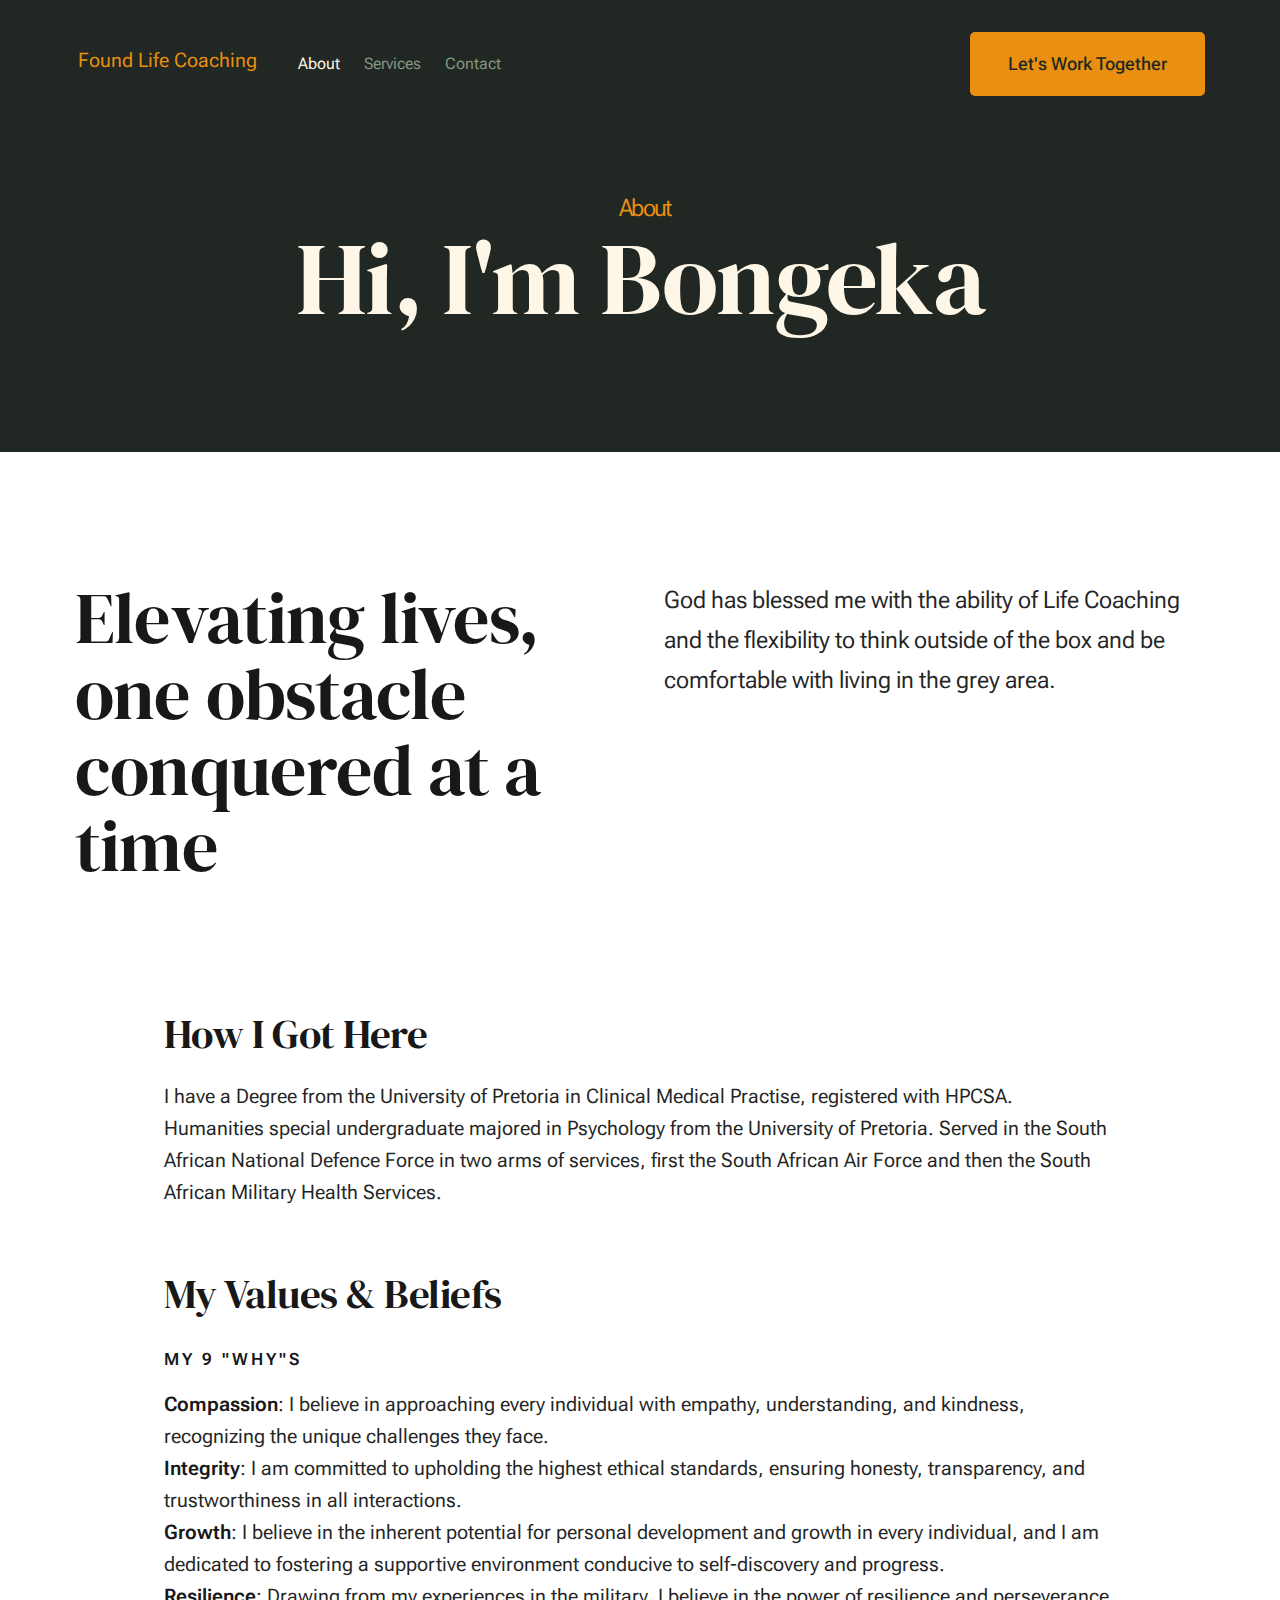
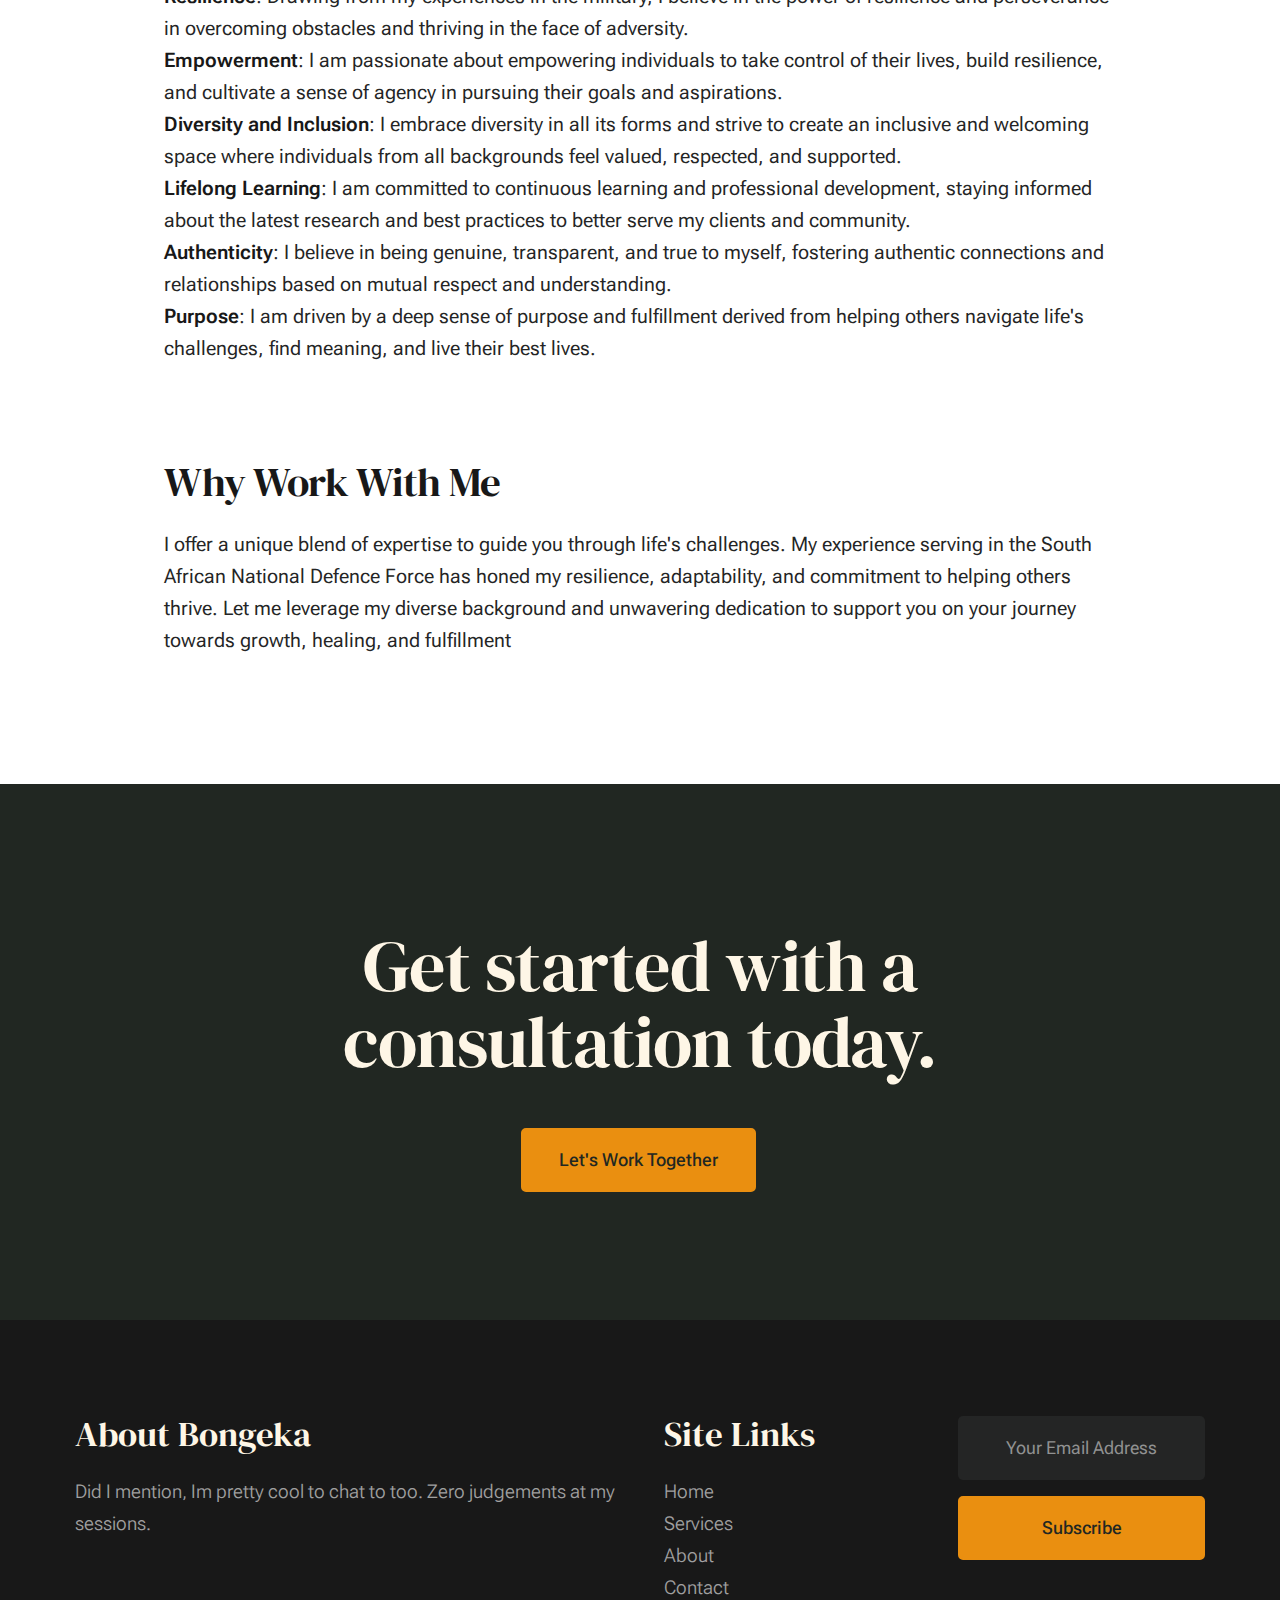
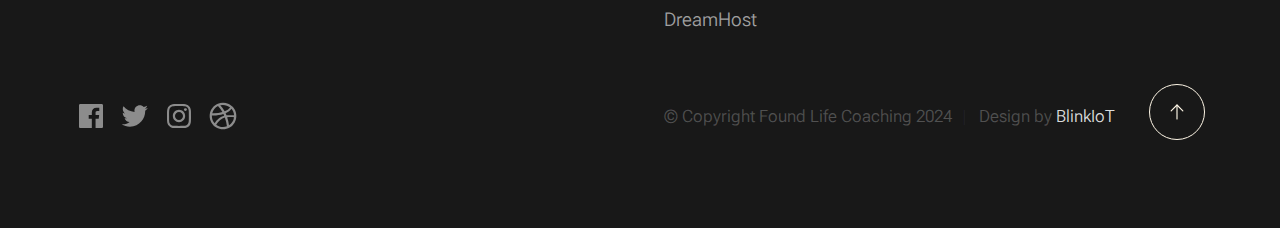
==== commit b2ef7aea: "update" ====
--- a/about.html
+++ b/about.html
@@ -6,7 +6,7 @@
     ================================================== -->
     <meta charset="utf-8">
     <meta name="viewport" content="width=device-width, initial-scale=1">
-    <title>About - Monica</title>
+    <title>About - Found Life Coaching</title>
 
     <script>
         document.documentElement.classList.remove('no-js');
@@ -106,7 +106,7 @@
                         </div>
                         <div class="column xl-6 lg-12 u-flexitem-x-right">
                             <p class="lead">
-                                God has blessed me with the ability of Life Coaching and the flexibility to think outside of the box and be comfortable with living in the grey area , for not everything is black or white.
+                                God has blessed me with the ability of Life Coaching and the flexibility to think outside of the box and be comfortable with living in the grey area.
                                 
                             </p>
                         </div>                       
@@ -120,7 +120,6 @@
                             <p>
                                 I have a Degree from the University of Pretoria in Clinical Medical Practise, registered with HPCSA. 
                                 Humanities special undergraduate majored in Psychology from the University of Pretoria. 
-                                Currently completing Honours in Psychology with the Univeristy of South Africa.
                                 Served in the South African National Defence Force in two arms of services, first the South African Air Force and then the South African Military Health Services.
                                 
                             </p>
@@ -149,7 +148,7 @@
 
                             <h2>Why Work With Me</h2>
                             <p>
-                                I offer a unique blend of expertise to guide you through life's challenges. My ongoing pursuit of knowledge, currently completing my Honours in Psychology with the University of South Africa, ensures that I stay at the forefront of evidence-based practices. Additionally, my experience serving in the South African National Defence Force has honed my resilience, adaptability, and commitment to helping others thrive. Let me leverage my diverse background and unwavering dedication to support you on your journey towards growth, healing, and fulfillment
+                                I offer a unique blend of expertise to guide you through life's challenges. My experience serving in the South African National Defence Force has honed my resilience, adaptability, and commitment to helping others thrive. Let me leverage my diverse background and unwavering dedication to support you on your journey towards growth, healing, and fulfillment
                             </p>
                            
 
